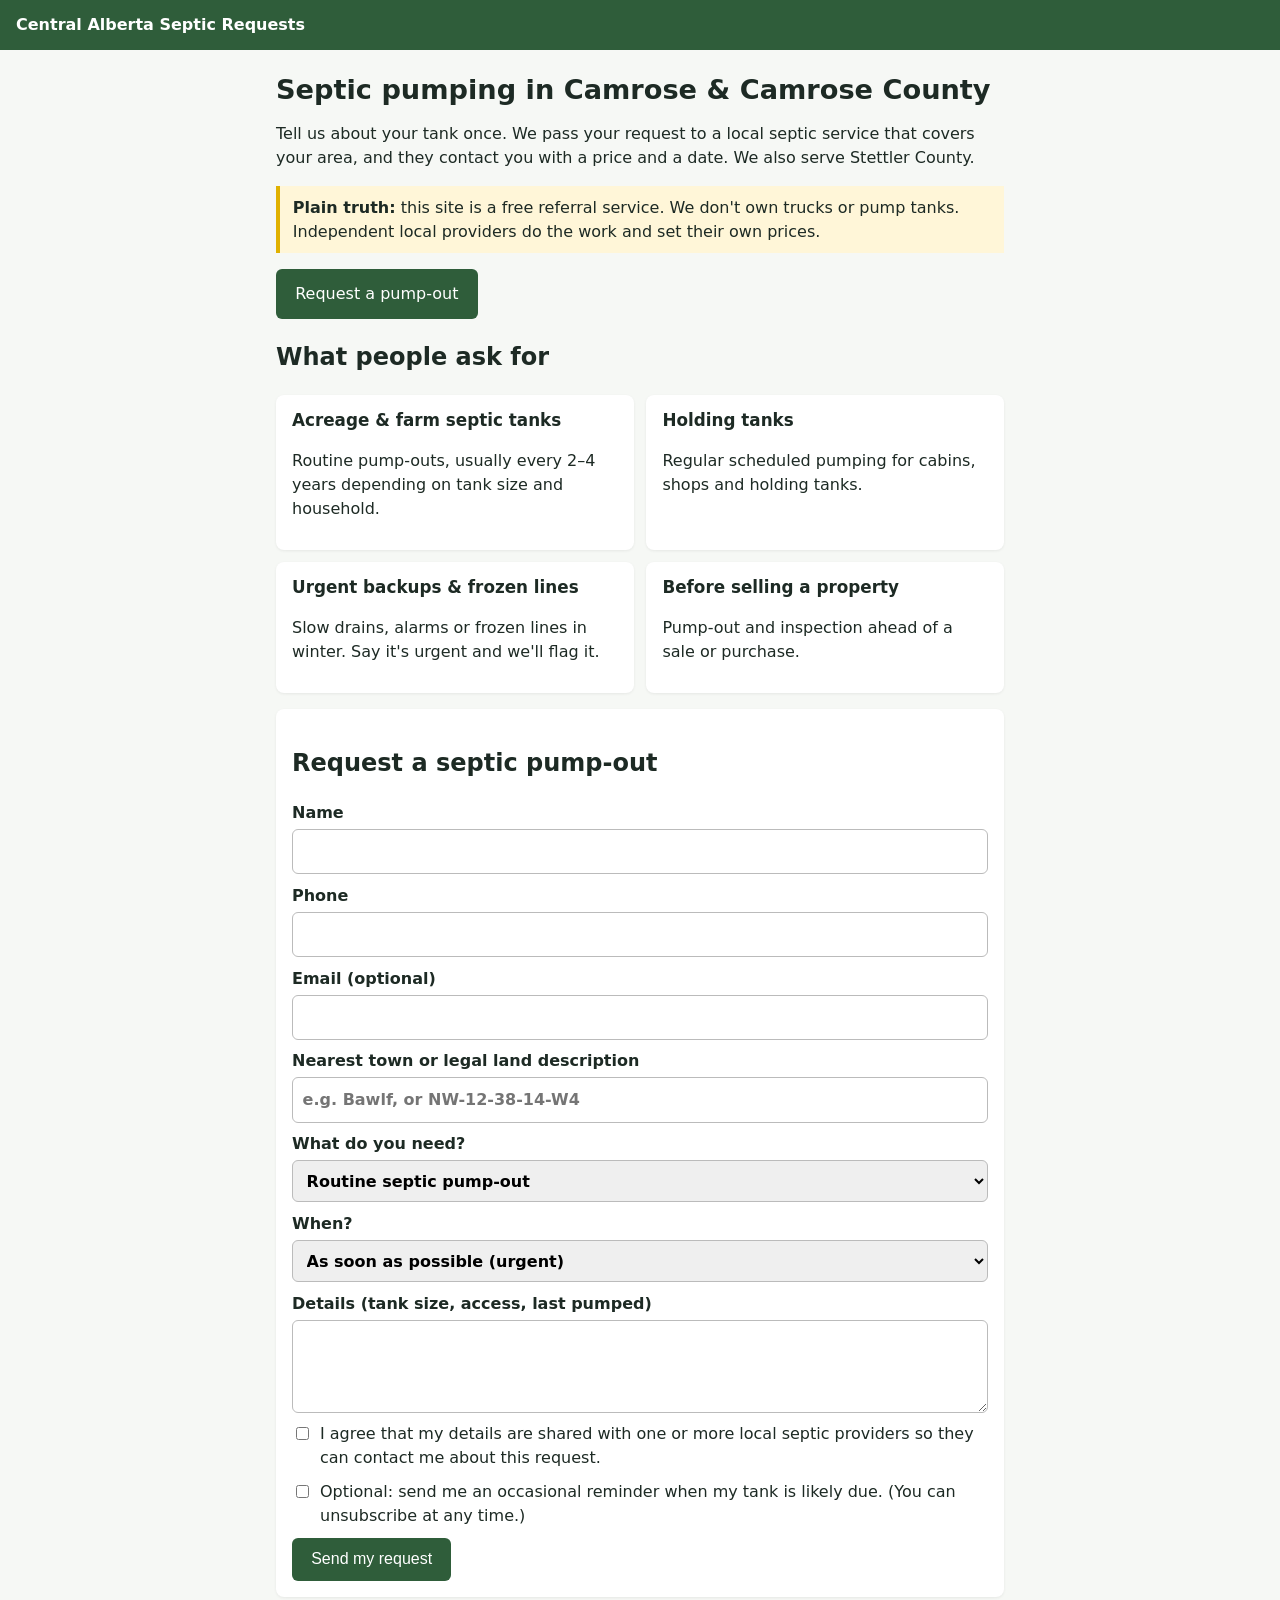
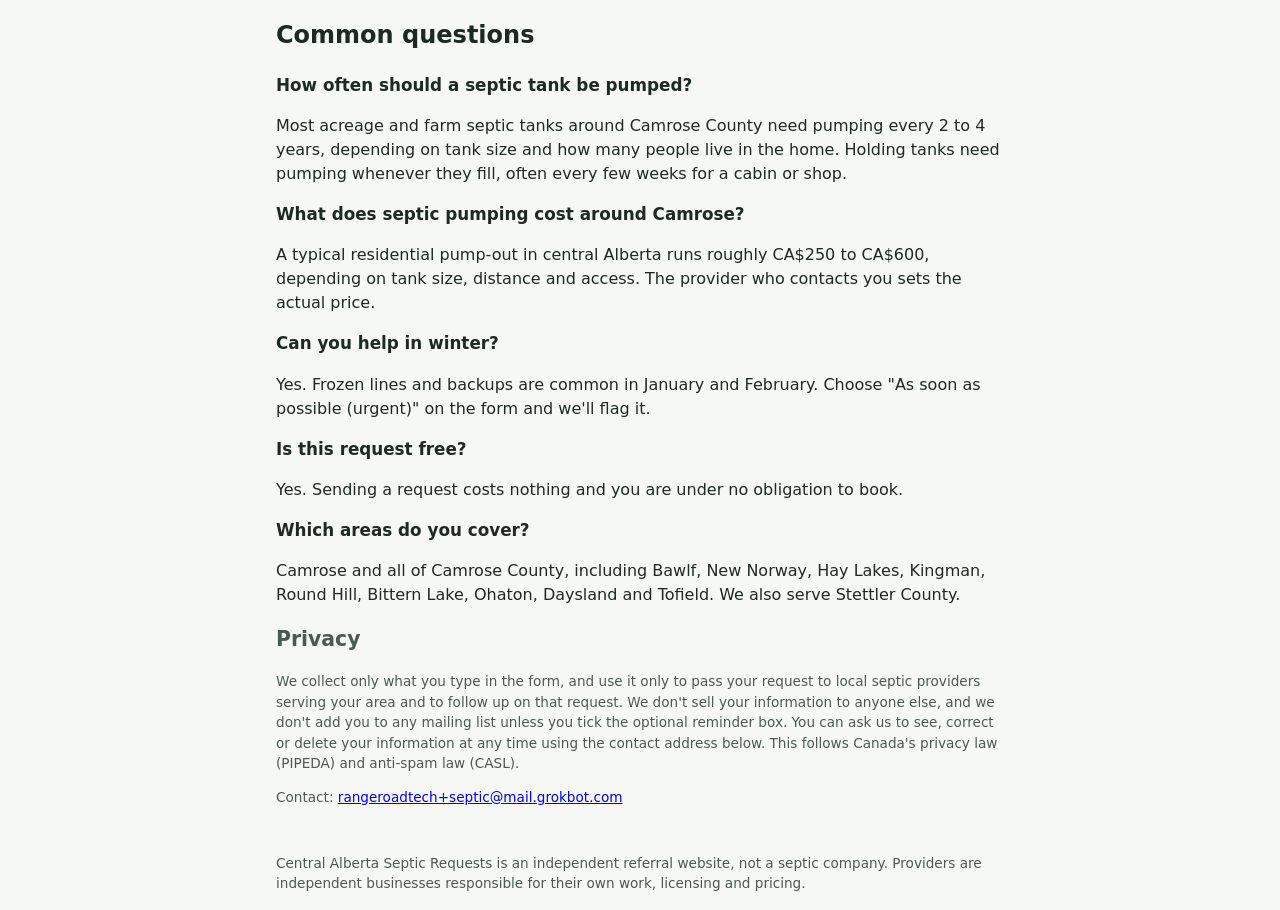
==== index.html @ 69283b8e "Launch: form, SEO, thanks page" ====
<!doctype html>
<html lang="en-CA">
<head>
<meta charset="utf-8">
<meta name="viewport" content="width=device-width,initial-scale=1">
<title>Septic Pumping Camrose &amp; Camrose County, AB | Free Pump-Out Requests</title>
<meta name="description" content="Septic tank and holding tank pumping in Camrose and Camrose County: Bawlf, New Norway, Hay Lakes, Kingman, Round Hill, Daysland, Tofield and area, plus Stettler County. One free request, passed to a local septic service.">
<meta name="robots" content="index,follow">
<link rel="canonical" href="https://camroseseptic.ca/">
<meta property="og:type" content="website">
<meta property="og:title" content="Septic Pumping Camrose &amp; Camrose County">
<meta property="og:description" content="Send one free pump-out request and a local septic service contacts you with a price and a date.">
<meta property="og:url" content="https://camroseseptic.ca/">
<meta property="og:locale" content="en_CA">
<link rel="stylesheet" href="style.css">
<script type="application/ld+json">
{"@context":"https://schema.org","@graph":[
{"@type":"Organization","@id":"https://camroseseptic.ca/#org","name":"Central Alberta Septic Requests","url":"https://camroseseptic.ca/","description":"An independent referral website that passes septic pumping requests to local septic providers. We do not pump tanks ourselves."},
{"@type":"WebSite","@id":"https://camroseseptic.ca/#site","url":"https://camroseseptic.ca/","name":"Camrose Septic","inLanguage":"en-CA","publisher":{"@id":"https://camroseseptic.ca/#org"}},
{"@type":"Service","@id":"https://camroseseptic.ca/#service","serviceType":"Septic tank pumping referral","name":"Septic pumping requests for Camrose & Camrose County","provider":{"@id":"https://camroseseptic.ca/#org"},"url":"https://camroseseptic.ca/","description":"A free request service that connects property owners with independent local septic pumping providers. Covers septic tanks, holding tanks, urgent backups and pre-sale pump-outs.",
"areaServed":[{"@type":"City","name":"Camrose, AB"},{"@type":"AdministrativeArea","name":"Camrose County, AB"},{"@type":"Place","name":"Bawlf, AB"},{"@type":"Place","name":"New Norway, AB"},{"@type":"Place","name":"Hay Lakes, AB"},{"@type":"Place","name":"Kingman, AB"},{"@type":"Place","name":"Round Hill, AB"},{"@type":"Place","name":"Bittern Lake, AB"},{"@type":"Place","name":"Ohaton, AB"},{"@type":"Place","name":"Daysland, AB"},{"@type":"Place","name":"Tofield, AB"},{"@type":"AdministrativeArea","name":"Stettler County, AB"}]},
{"@type":"FAQPage","mainEntity":[
{"@type":"Question","name":"How often should a septic tank be pumped?","acceptedAnswer":{"@type":"Answer","text":"Most acreage and farm septic tanks need pumping every 2 to 4 years, depending on tank size and how many people live in the home. Holding tanks need pumping whenever they fill, often every few weeks."}},
{"@type":"Question","name":"What does septic pumping cost around Camrose?","acceptedAnswer":{"@type":"Answer","text":"A typical residential pump-out in central Alberta runs roughly CA$250 to CA$600, depending on tank size, distance and access. The provider who contacts you sets the actual price."}},
{"@type":"Question","name":"Is this request free?","acceptedAnswer":{"@type":"Answer","text":"Yes. Sending a request costs nothing and you are under no obligation to book."}}]}
]}
</script>
</head>
<body>
<header class="top"><strong>Central Alberta Septic Requests</strong></header>
<main>
<section class="hero">
<h1>Septic pumping in Camrose &amp; Camrose County</h1>
<p>Tell us about your tank once. We pass your request to a local septic service that covers your area, and they contact you with a price and a date. We also serve Stettler County.</p>
<p class="note"><strong>Plain truth:</strong> this site is a free referral service. We don't own trucks or pump tanks. Independent local providers do the work and set their own prices.</p>
<a class="btn" href="#quote">Request a pump-out</a>
</section>

<section>
<h2>What people ask for</h2>
<ul class="cards">
<li><h3>Acreage &amp; farm septic tanks</h3><p>Routine pump-outs, usually every 2–4 years depending on tank size and household.</p></li>
<li><h3>Holding tanks</h3><p>Regular scheduled pumping for cabins, shops and holding tanks.</p></li>
<li><h3>Urgent backups &amp; frozen lines</h3><p>Slow drains, alarms or frozen lines in winter. Say it's urgent and we'll flag it.</p></li>
<li><h3>Before selling a property</h3><p>Pump-out and inspection ahead of a sale or purchase.</p></li>
</ul>
</section>

<section id="quote" class="formbox">
<h2>Request a septic pump-out</h2>
<!-- FORM BACKEND: FormSubmit.co (free, no account). Leads go to Matthew's email, with a copy to the bot inbox for logging. After activation, FormSubmit gives a random alias; swap it in for the email in the action URL so the address isn't visible in the page source. -->
<form action="https://formsubmit.co/msumegi@gmail.com" method="POST" name="septic-request">
<input type="hidden" name="_subject" value="New septic pumping request - camroseseptic.ca">
<input type="hidden" name="_next" value="https://camroseseptic.ca/thanks.html">
<input type="hidden" name="_cc" value="rangeroadtech+septic@mail.grokbot.com">
<input type="hidden" name="_template" value="table">
<input type="hidden" name="_blacklist" value="casino, crypto, viagra, seo services, backlinks, loan offer">
<div class="hp" aria-hidden="true"><label>Leave this field empty<input type="text" name="_honey" tabindex="-1" autocomplete="off"></label></div>
<label>Name<input name="name" required autocomplete="name"></label>
<label>Phone<input name="phone" type="tel" required autocomplete="tel"></label>
<label>Email (optional)<input name="email" type="email" autocomplete="email"></label>
<label>Nearest town or legal land description<input name="location" required placeholder="e.g. Bawlf, or NW-12-38-14-W4"></label>
<label>What do you need?
<select name="service"><option>Routine septic pump-out</option><option>Holding tank pump-out</option><option>Urgent backup / alarm</option><option>Frozen line</option><option>Pump-out before sale</option><option>Other</option></select></label>
<label>When?<select name="timing"><option>As soon as possible (urgent)</option><option>Within 2 weeks</option><option>Within a month</option><option>Just pricing for now</option></select></label>
<label>Details (tank size, access, last pumped)<textarea name="details" rows="3"></textarea></label>
<label class="check"><input type="checkbox" name="consent_share" value="yes" required> I agree that my details are shared with one or more local septic providers so they can contact me about this request.</label>
<label class="check"><input type="checkbox" name="consent_marketing" value="yes"> Optional: send me an occasional reminder when my tank is likely due. (You can unsubscribe at any time.)</label>
<button class="btn" type="submit">Send my request</button>
</form>
</section>


<section id="faq">
<h2>Common questions</h2>
<h3>How often should a septic tank be pumped?</h3>
<p>Most acreage and farm septic tanks around Camrose County need pumping every 2 to 4 years, depending on tank size and how many people live in the home. Holding tanks need pumping whenever they fill, often every few weeks for a cabin or shop.</p>
<h3>What does septic pumping cost around Camrose?</h3>
<p>A typical residential pump-out in central Alberta runs roughly CA$250 to CA$600, depending on tank size, distance and access. The provider who contacts you sets the actual price.</p>
<h3>Can you help in winter?</h3>
<p>Yes. Frozen lines and backups are common in January and February. Choose "As soon as possible (urgent)" on the form and we'll flag it.</p>
<h3>Is this request free?</h3>
<p>Yes. Sending a request costs nothing and you are under no obligation to book.</p>
<h3>Which areas do you cover?</h3>
<p>Camrose and all of Camrose County, including Bawlf, New Norway, Hay Lakes, Kingman, Round Hill, Bittern Lake, Ohaton, Daysland and Tofield. We also serve Stettler County.</p>
</section>

<section id="privacy" class="small">
<h2>Privacy</h2>
<p>We collect only what you type in the form, and use it only to pass your request to local septic providers serving your area and to follow up on that request. We don't sell your information to anyone else, and we don't add you to any mailing list unless you tick the optional reminder box. You can ask us to see, correct or delete your information at any time using the contact address below. This follows Canada's privacy law (PIPEDA) and anti-spam law (CASL).</p>
<p>Contact: <a href="mailto:rangeroadtech+septic@mail.grokbot.com">rangeroadtech+septic@mail.grokbot.com</a></p>
</section>
</main>
<footer class="small">Central Alberta Septic Requests is an independent referral website, not a septic company. Providers are independent businesses responsible for their own work, licensing and pricing.</footer>
</body>
</html>
---- style.css ----
*{box-sizing:border-box}body{margin:0;font:16px/1.5 system-ui,sans-serif;color:#1d2a24;background:#f6f8f5}
.top{background:#2f5d3a;color:#fff;padding:.8rem 1rem}main{max-width:760px;margin:auto;padding:1rem}
.hero h1{font-size:1.7rem;line-height:1.2;margin:.5rem 0}.note{background:#fff6d8;border-left:4px solid #e0b100;padding:.6rem .8rem}
.btn{display:inline-block;background:#2f5d3a;color:#fff;border:0;border-radius:6px;padding:.8rem 1.2rem;font-size:1rem;text-decoration:none;cursor:pointer}
.cards{list-style:none;padding:0;display:grid;gap:.8rem}.cards li{background:#fff;border-radius:8px;padding:.8rem 1rem;box-shadow:0 1px 3px #0001}.cards h3{margin:0 0 .3rem;font-size:1.05rem}
@media(min-width:640px){.cards{grid-template-columns:1fr 1fr}}
.formbox{background:#fff;border-radius:8px;padding:1rem;box-shadow:0 1px 3px #0001}label{display:block;margin:.6rem 0;font-weight:600}
input,select,textarea{display:block;width:100%;margin-top:.25rem;padding:.6rem;font:inherit;border:1px solid #bbb;border-radius:6px}
.check{font-weight:400;display:flex;gap:.5rem;align-items:flex-start}.check input{width:auto;margin-top:.3rem}
.small{font-size:.85rem;color:#4a5a52}footer{max-width:760px;margin:auto;padding:1rem}
.hp{position:absolute;left:-9999px;width:1px;height:1px;overflow:hidden}
#faq h3{font-size:1.05rem;margin:1rem 0 .2rem}
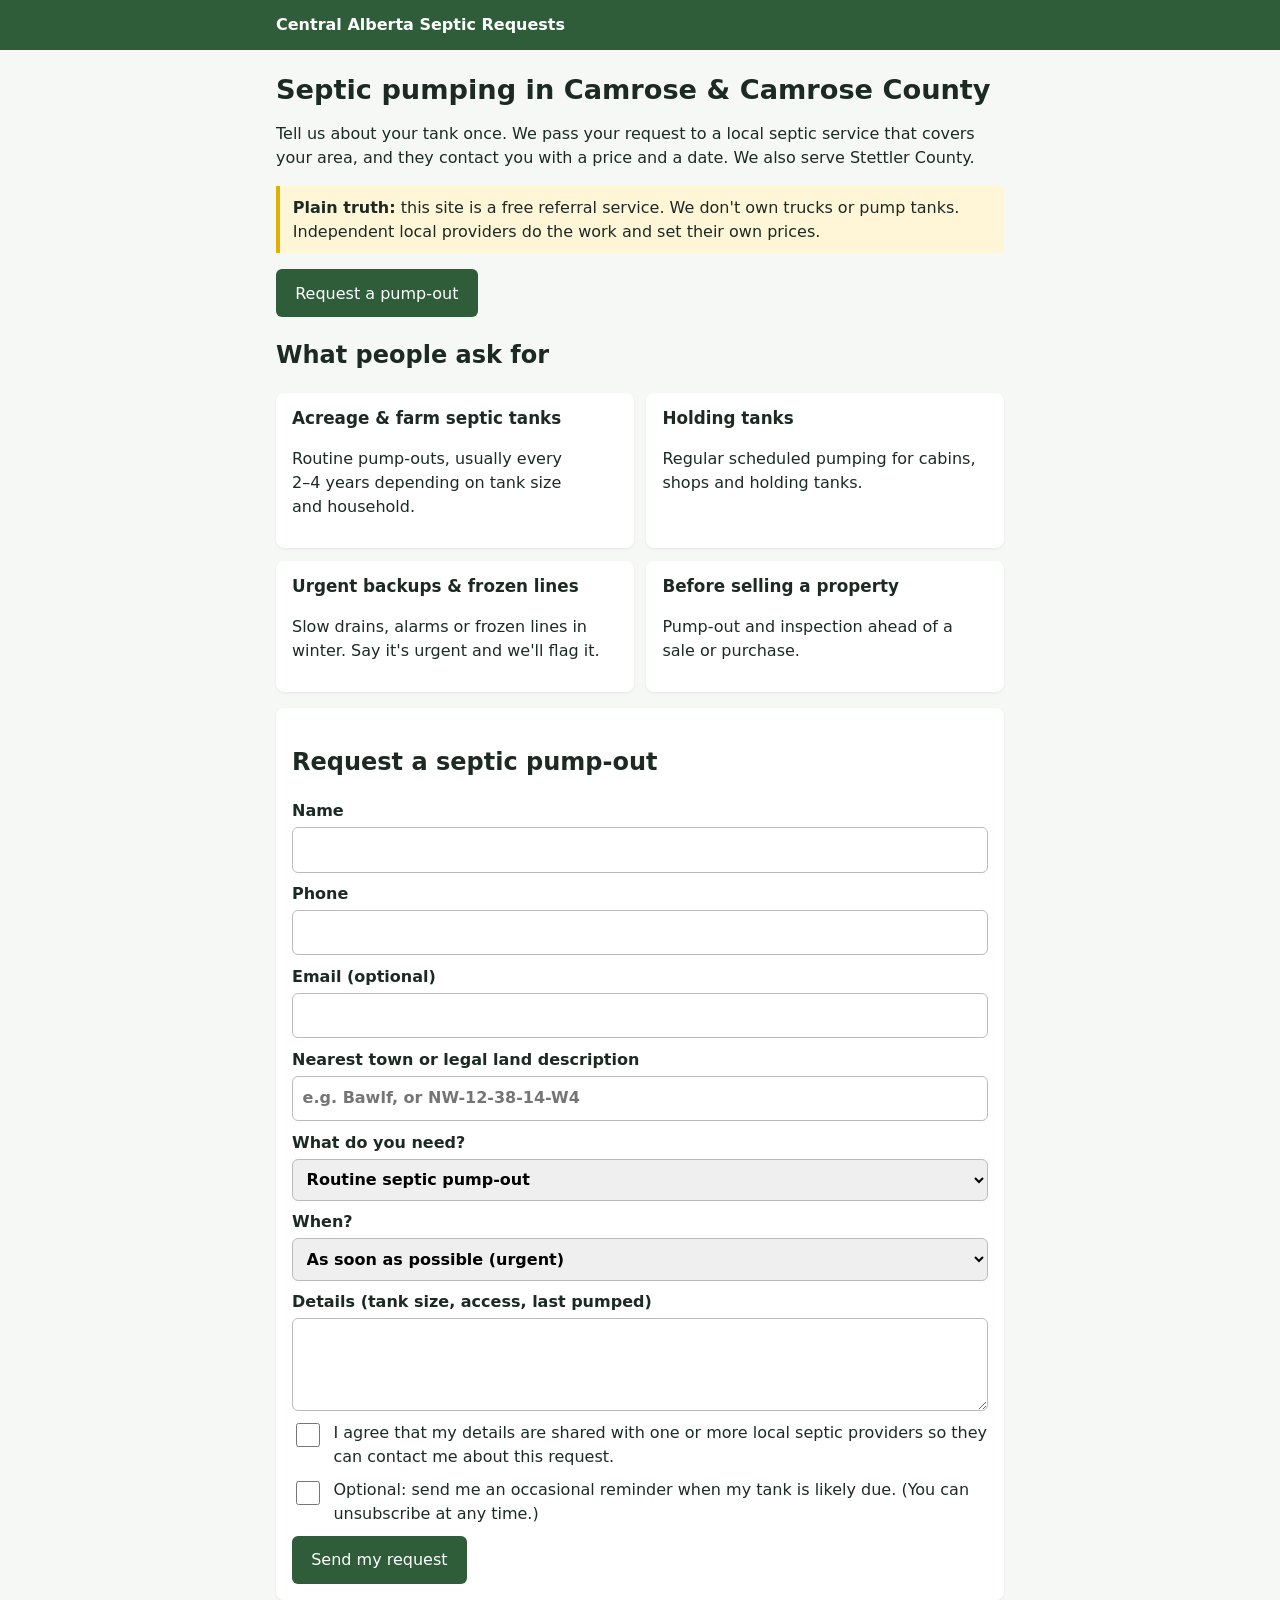
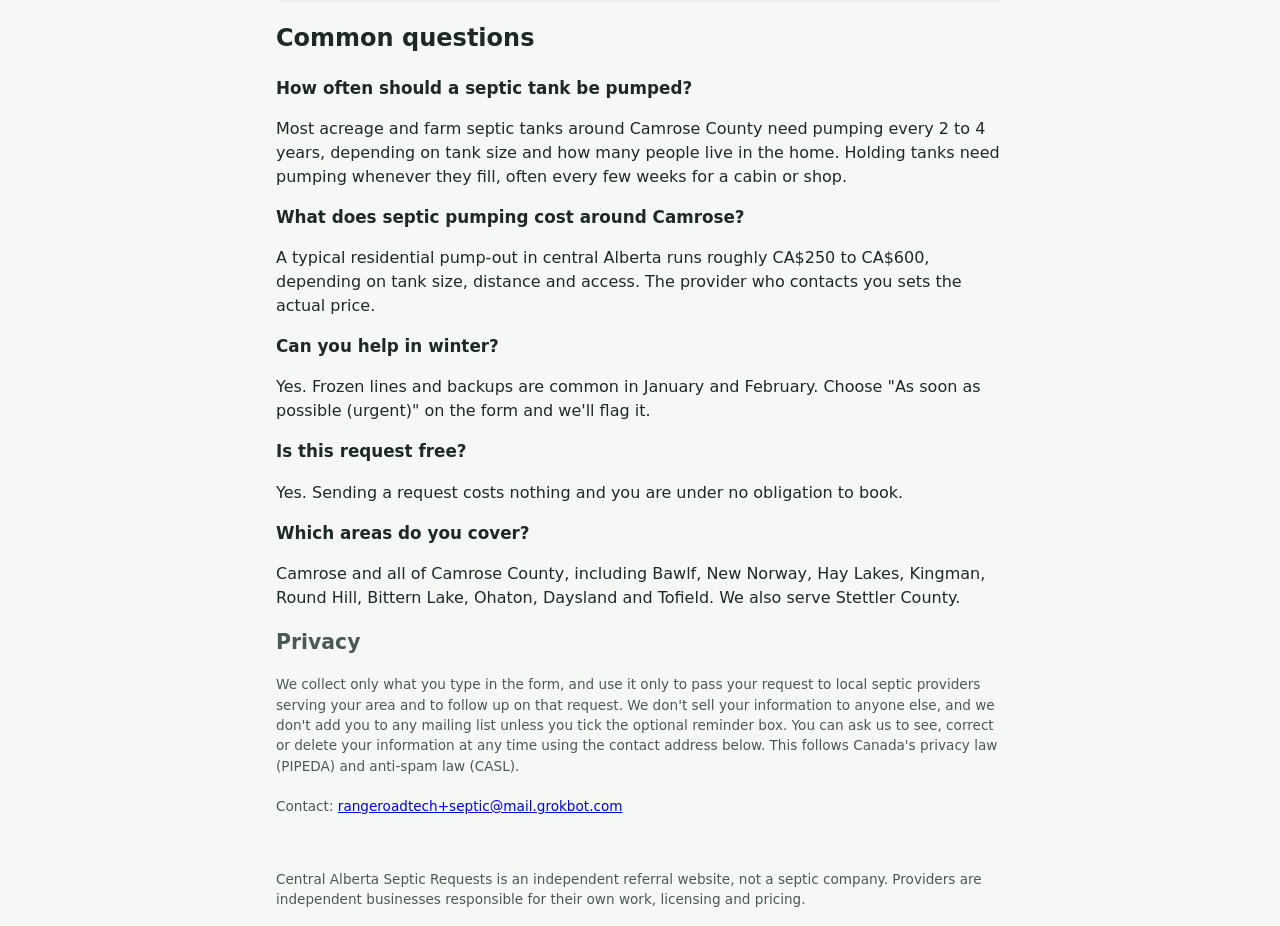
==== commit 1aba72ba: "Keep lines and tap targets solid on phones and the Fold Stop the form title from splitting "pump-out" ====
--- a/index.html
+++ b/index.html
@@ -39,7 +39,7 @@
 <section>
 <h2>What people ask for</h2>
 <ul class="cards">
-<li><h3>Acreage &amp; farm septic tanks</h3><p>Routine pump-outs, usually every 2–4 years depending on tank size and household.</p></li>
+<li><h3>Acreage &amp; farm septic tanks</h3><p>Routine pump-outs, usually every <span class="nowrap">2–4</span> years depending on tank size and household.</p></li>
 <li><h3>Holding tanks</h3><p>Regular scheduled pumping for cabins, shops and holding tanks.</p></li>
 <li><h3>Urgent backups &amp; frozen lines</h3><p>Slow drains, alarms or frozen lines in winter. Say it's urgent and we'll flag it.</p></li>
 <li><h3>Before selling a property</h3><p>Pump-out and inspection ahead of a sale or purchase.</p></li>
@@ -47,9 +47,9 @@
 </section>
 
 <section id="quote" class="formbox">
-<h2>Request a septic pump-out</h2>
+<h2>Request a septic pump&#8209;out</h2>
 <!-- FORM BACKEND: FormSubmit.co (free, no account). Leads go to Matthew's email, with a copy to the bot inbox for logging. After activation, FormSubmit gives a random alias; swap it in for the email in the action URL so the address isn't visible in the page source. -->
-<form action="https://formsubmit.co/msumegi@gmail.com" method="POST" name="septic-request">
+<form action="https://formsubmit.co/00a5cc2108b1ede48153a5cf5424223d" method="POST" name="septic-request">
 <input type="hidden" name="_subject" value="New septic pumping request - camroseseptic.ca">
 <input type="hidden" name="_next" value="https://camroseseptic.ca/thanks.html">
 <input type="hidden" name="_cc" value="rangeroadtech+septic@mail.grokbot.com">
@@ -87,7 +87,7 @@
 
 <section id="privacy" class="small">
 <h2>Privacy</h2>
-<p>We collect only what you type in the form, and use it only to pass your request to local septic providers serving your area and to follow up on that request. We don't sell your information to anyone else, and we don't add you to any mailing list unless you tick the optional reminder box. You can ask us to see, correct or delete your information at any time using the contact address below. This follows Canada's privacy law (PIPEDA) and anti-spam law (CASL).</p>
+<p>We collect only what you type in the form, and use it only to pass your request to local septic providers serving your area and to follow up on that request. We don't sell your information to anyone else, and we don't add you to any mailing list unless you tick the optional reminder box. You can ask us to see, correct or delete your information at any time using the contact address below. This follows Canada's privacy law (PIPEDA) and anti&#8209;spam law (CASL).</p>
 <p>Contact: <a href="mailto:rangeroadtech+septic@mail.grokbot.com">rangeroadtech+septic@mail.grokbot.com</a></p>
 </section>
 </main>
--- a/style.css
+++ b/style.css
@@ -1,12 +1,27 @@
-*{box-sizing:border-box}body{margin:0;font:16px/1.5 system-ui,sans-serif;color:#1d2a24;background:#f6f8f5}
-.top{background:#2f5d3a;color:#fff;padding:.8rem 1rem}main{max-width:760px;margin:auto;padding:1rem}
-.hero h1{font-size:1.7rem;line-height:1.2;margin:.5rem 0}.note{background:#fff6d8;border-left:4px solid #e0b100;padding:.6rem .8rem}
-.btn{display:inline-block;background:#2f5d3a;color:#fff;border:0;border-radius:6px;padding:.8rem 1.2rem;font-size:1rem;text-decoration:none;cursor:pointer}
-.cards{list-style:none;padding:0;display:grid;gap:.8rem}.cards li{background:#fff;border-radius:8px;padding:.8rem 1rem;box-shadow:0 1px 3px #0001}.cards h3{margin:0 0 .3rem;font-size:1.05rem}
+*{box-sizing:border-box}
+html{-webkit-text-size-adjust:100%;text-size-adjust:100%}
+body{margin:0;font:16px/1.5 system-ui,sans-serif;color:#1d2a24;background:#f6f8f5;overflow-wrap:break-word}
+img,svg,video{max-width:100%;height:auto}
+.top{background:#2f5d3a;color:#fff}
+.top strong{display:block;max-width:760px;margin:0 auto;padding:.8rem 1rem}
+main,footer{max-width:760px;margin:auto;padding:1rem}
+h1,h2,h3{text-wrap:balance}
+p,li,label{text-wrap:pretty}
+.hero h1{font-size:1.7rem;line-height:1.2;margin:.5rem 0}
+.note{background:#fff6d8;border-left:4px solid #e0b100;padding:.6rem .8rem}
+.btn{display:inline-flex;align-items:center;justify-content:center;min-height:48px;background:#2f5d3a;color:#fff;border:0;border-radius:6px;padding:.8rem 1.2rem;font-family:inherit;font-size:1rem;line-height:1.2;text-decoration:none;cursor:pointer;white-space:nowrap}
+.cards{list-style:none;padding:0;display:grid;gap:.8rem}
+.cards li{background:#fff;border-radius:8px;padding:.8rem 1rem;box-shadow:0 1px 3px #0001;min-width:0}
+.cards h3{margin:0 0 .3rem;font-size:1.05rem}
 @media(min-width:640px){.cards{grid-template-columns:1fr 1fr}}
-.formbox{background:#fff;border-radius:8px;padding:1rem;box-shadow:0 1px 3px #0001}label{display:block;margin:.6rem 0;font-weight:600}
-input,select,textarea{display:block;width:100%;margin-top:.25rem;padding:.6rem;font:inherit;border:1px solid #bbb;border-radius:6px}
-.check{font-weight:400;display:flex;gap:.5rem;align-items:flex-start}.check input{width:auto;margin-top:.3rem}
-.small{font-size:.85rem;color:#4a5a52}footer{max-width:760px;margin:auto;padding:1rem}
-.hp{position:absolute;left:-9999px;width:1px;height:1px;overflow:hidden}
+.formbox{background:#fff;border-radius:8px;padding:1rem;box-shadow:0 1px 3px #0001}
+label{display:block;margin:.6rem 0;font-weight:600}
+input,select,textarea{display:block;width:100%;max-width:100%;margin-top:.25rem;padding:.6rem;font:inherit;border:1px solid #bbb;border-radius:6px}
+.check{font-weight:400;display:flex;gap:.65rem;align-items:flex-start}
+.check input{width:1.5rem;height:1.5rem;margin-top:.15rem;flex:none;accent-color:#2f5d3a}
+.small{font-size:.85rem;color:#4a5a52}
+.small a{display:inline-block;padding:.5rem 0;line-height:1.3}
+a{overflow-wrap:anywhere}
+.nowrap{white-space:nowrap}
+.hp{position:absolute;width:1px;height:1px;padding:0;margin:-1px;overflow:hidden;clip:rect(0,0,0,0);clip-path:inset(50%);white-space:nowrap;border:0}
 #faq h3{font-size:1.05rem;margin:1rem 0 .2rem}
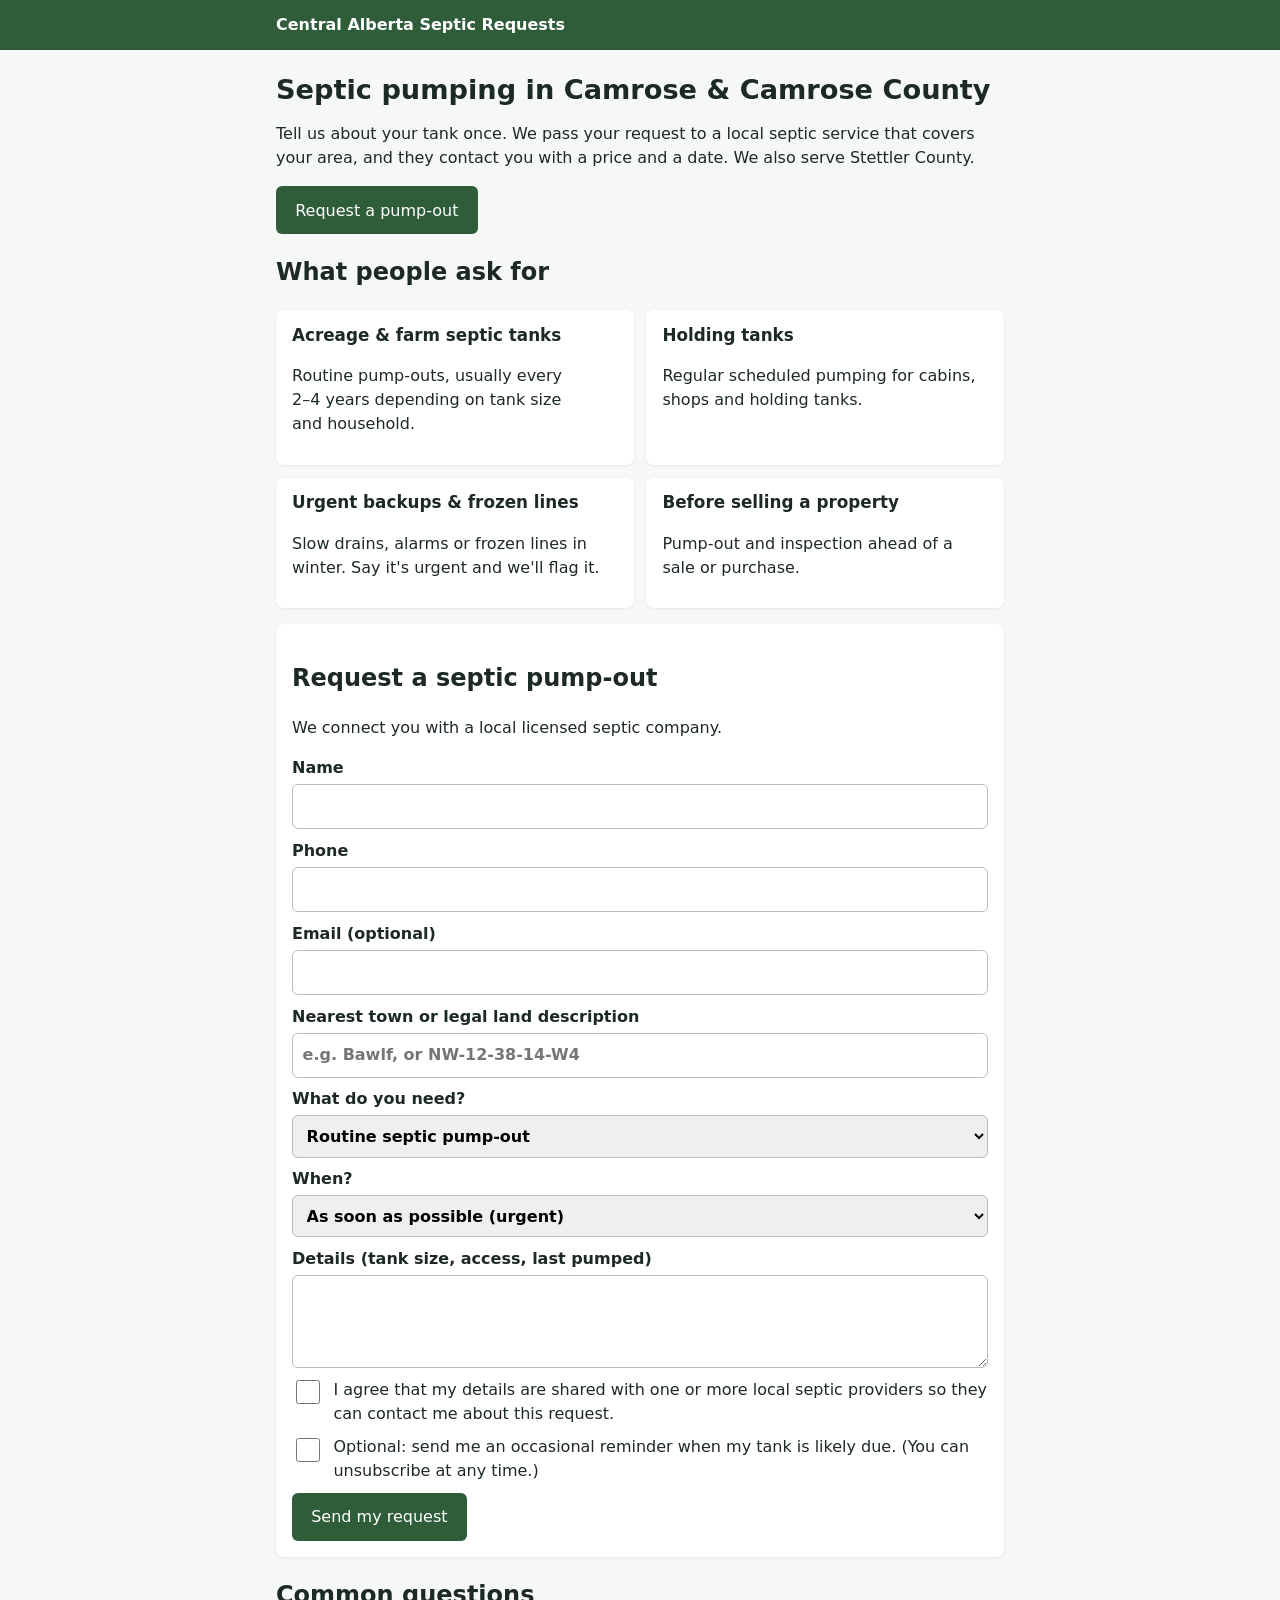
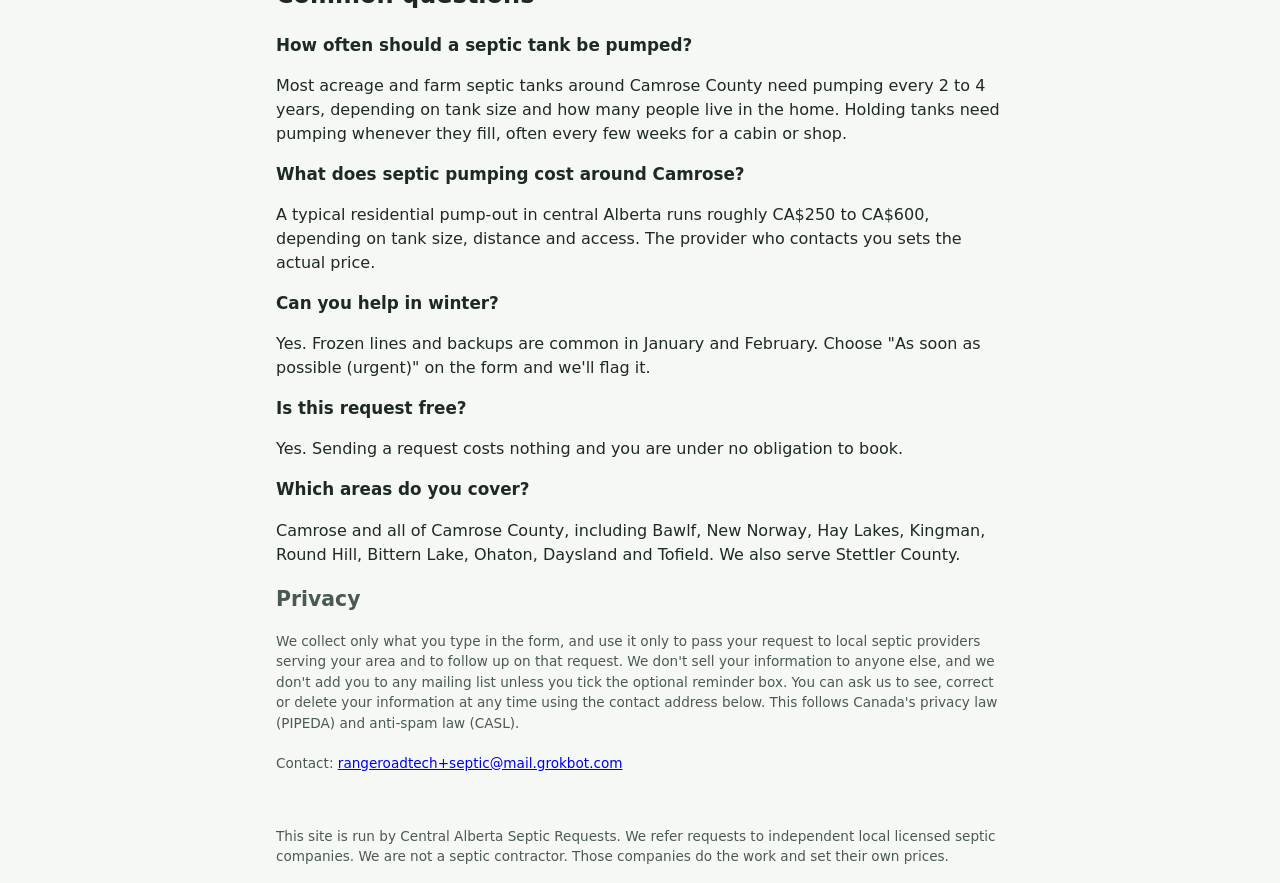
==== commit 501a63c1: "Replace the referral warning with a plain line and a footer note. The yellow "Plain truth" panel is " ====
--- a/index.html
+++ b/index.html
@@ -32,7 +32,6 @@
 <section class="hero">
 <h1>Septic pumping in Camrose &amp; Camrose County</h1>
 <p>Tell us about your tank once. We pass your request to a local septic service that covers your area, and they contact you with a price and a date. We also serve Stettler County.</p>
-<p class="note"><strong>Plain truth:</strong> this site is a free referral service. We don't own trucks or pump tanks. Independent local providers do the work and set their own prices.</p>
 <a class="btn" href="#quote">Request a pump-out</a>
 </section>
 
@@ -48,6 +47,7 @@
 
 <section id="quote" class="formbox">
 <h2>Request a septic pump&#8209;out</h2>
+<p>We connect you with a local licensed septic company.</p>
 <!-- FORM BACKEND: FormSubmit.co (free, no account). Leads go to Matthew's email, with a copy to the bot inbox for logging. After activation, FormSubmit gives a random alias; swap it in for the email in the action URL so the address isn't visible in the page source. -->
 <form action="https://formsubmit.co/00a5cc2108b1ede48153a5cf5424223d" method="POST" name="septic-request">
 <input type="hidden" name="_subject" value="New septic pumping request - camroseseptic.ca">
@@ -91,6 +91,6 @@
 <p>Contact: <a href="mailto:rangeroadtech+septic@mail.grokbot.com">rangeroadtech+septic@mail.grokbot.com</a></p>
 </section>
 </main>
-<footer class="small">Central Alberta Septic Requests is an independent referral website, not a septic company. Providers are independent businesses responsible for their own work, licensing and pricing.</footer>
+<footer class="small">This site is run by Central Alberta Septic Requests. We refer requests to independent local licensed septic companies. We are not a septic contractor. Those companies do the work and set their own prices.</footer>
 </body>
 </html>
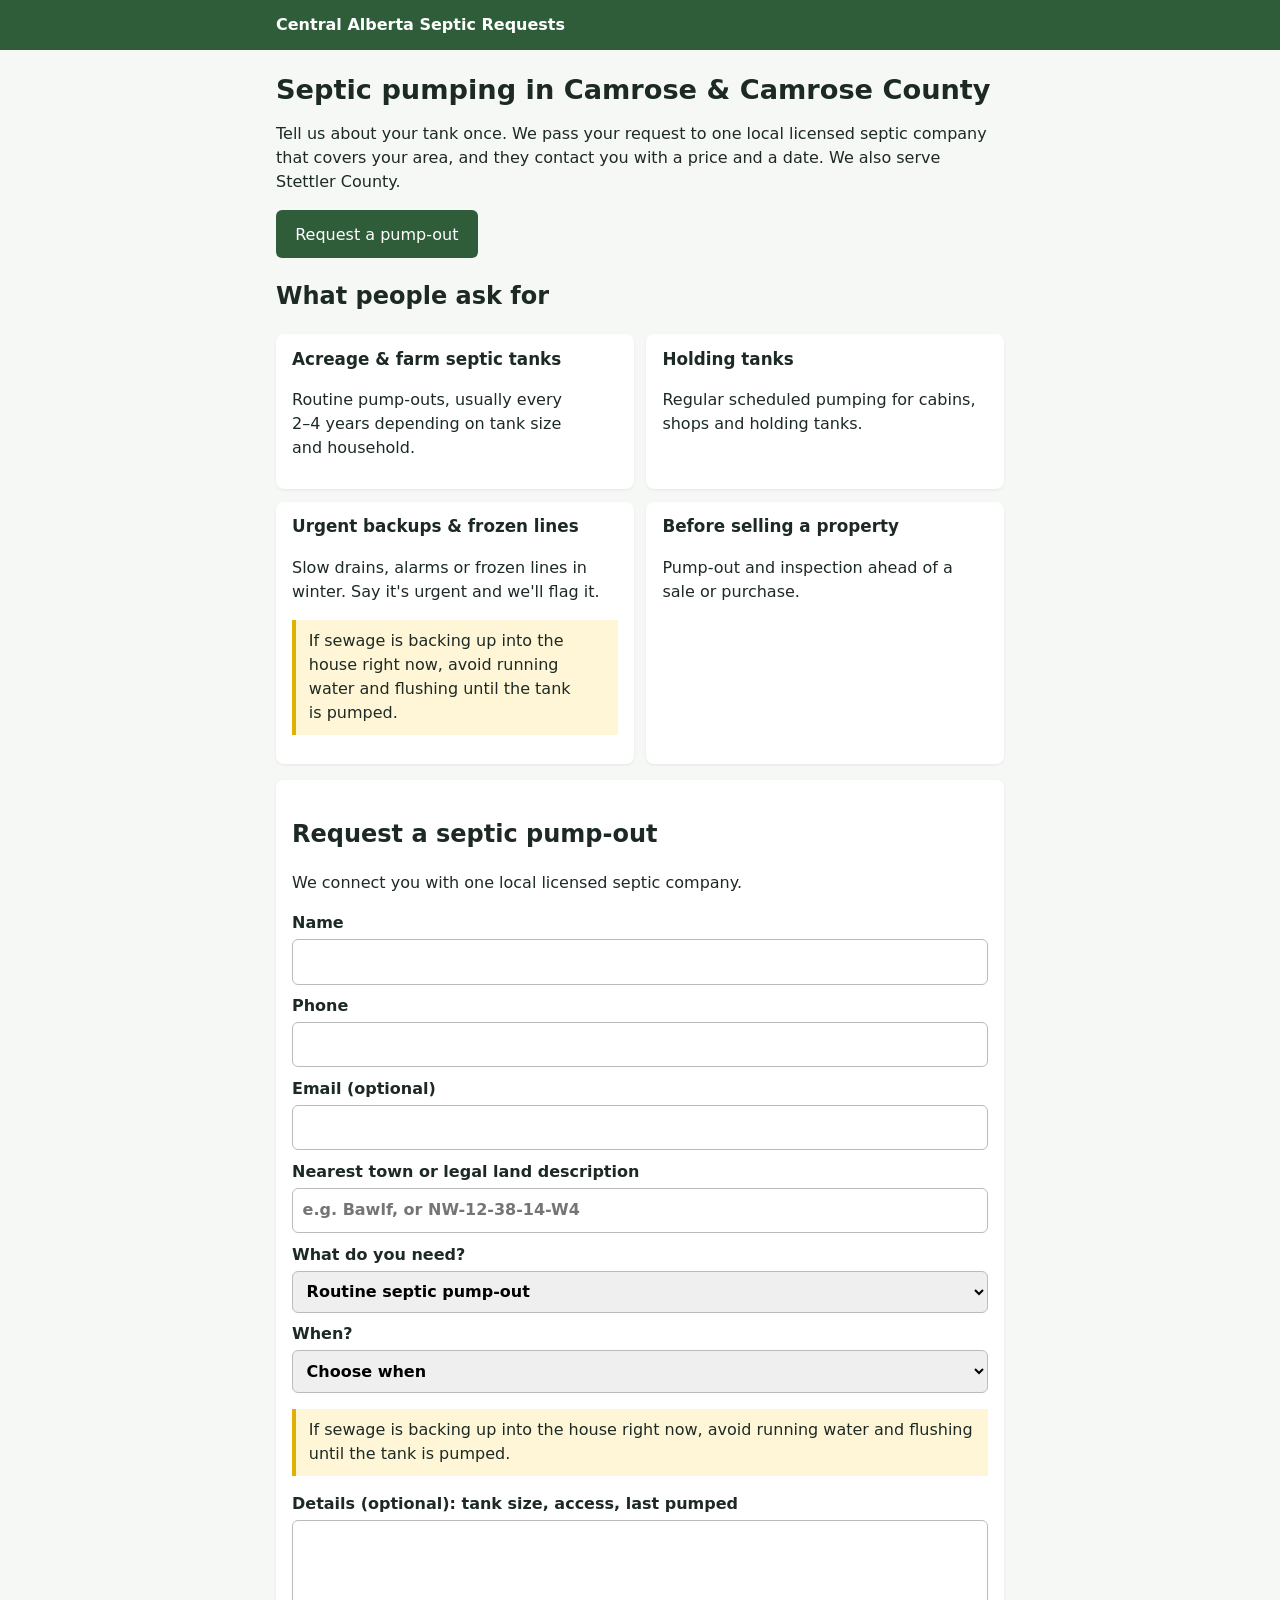
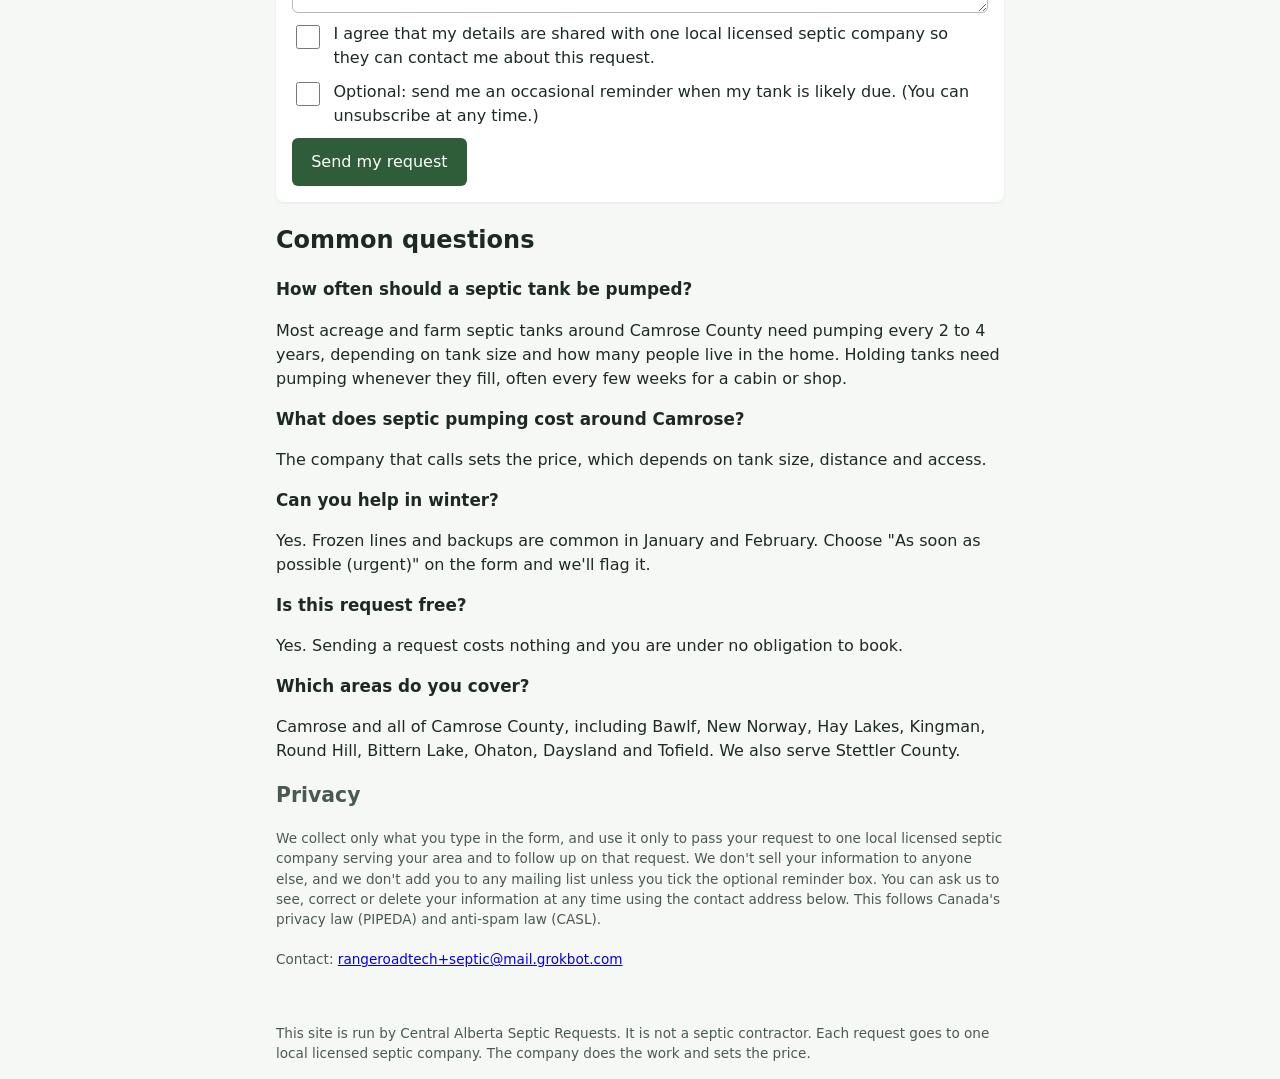
==== commit 70e649b8: "Pass each request to one company and shorten urgent requests. The timing menu starts on a blank requ" ====
--- a/index.html
+++ b/index.html
@@ -3,25 +3,27 @@
 <head>
 <meta charset="utf-8">
 <meta name="viewport" content="width=device-width,initial-scale=1">
-<title>Septic Pumping Camrose &amp; Camrose County, AB | Free Pump-Out Requests</title>
-<meta name="description" content="Septic tank and holding tank pumping in Camrose and Camrose County: Bawlf, New Norway, Hay Lakes, Kingman, Round Hill, Daysland, Tofield and area, plus Stettler County. One free request, passed to a local septic service.">
+<title>Septic Pumping Camrose &amp; Camrose County, AB | Free to Request</title>
+<meta name="description" content="Septic tank and holding tank pumping in Camrose and Camrose County: Bawlf, New Norway, Hay Lakes, Kingman, Round Hill, Daysland, Tofield and area, plus Stettler County. One free request, passed to one local licensed septic company.">
 <meta name="robots" content="index,follow">
 <link rel="canonical" href="https://camroseseptic.ca/">
 <meta property="og:type" content="website">
-<meta property="og:title" content="Septic Pumping Camrose &amp; Camrose County">
-<meta property="og:description" content="Send one free pump-out request and a local septic service contacts you with a price and a date.">
+<meta property="og:title" content="Septic Pumping Camrose &amp; Camrose County, AB | Free to Request">
+<meta property="og:description" content="Send one free pump-out request and one local licensed septic company contacts you with a price and a date.">
 <meta property="og:url" content="https://camroseseptic.ca/">
 <meta property="og:locale" content="en_CA">
+<link rel="icon" href="/favicon.ico" sizes="16x16">
+<link rel="icon" href="/favicon.svg" type="image/svg+xml">
 <link rel="stylesheet" href="style.css">
 <script type="application/ld+json">
 {"@context":"https://schema.org","@graph":[
-{"@type":"Organization","@id":"https://camroseseptic.ca/#org","name":"Central Alberta Septic Requests","url":"https://camroseseptic.ca/","description":"An independent referral website that passes septic pumping requests to local septic providers. We do not pump tanks ourselves."},
+{"@type":"Organization","@id":"https://camroseseptic.ca/#org","name":"Central Alberta Septic Requests","url":"https://camroseseptic.ca/","description":"An independent referral website. Each request goes to one local licensed septic company. We do not pump tanks ourselves."},
 {"@type":"WebSite","@id":"https://camroseseptic.ca/#site","url":"https://camroseseptic.ca/","name":"Camrose Septic","inLanguage":"en-CA","publisher":{"@id":"https://camroseseptic.ca/#org"}},
-{"@type":"Service","@id":"https://camroseseptic.ca/#service","serviceType":"Septic tank pumping referral","name":"Septic pumping requests for Camrose & Camrose County","provider":{"@id":"https://camroseseptic.ca/#org"},"url":"https://camroseseptic.ca/","description":"A free request service that connects property owners with independent local septic pumping providers. Covers septic tanks, holding tanks, urgent backups and pre-sale pump-outs.",
+{"@type":"Service","@id":"https://camroseseptic.ca/#service","serviceType":"Septic tank pumping referral","name":"Septic Pumping Camrose & Camrose County, AB | Free to Request","provider":{"@id":"https://camroseseptic.ca/#org"},"url":"https://camroseseptic.ca/","description":"A free request. Each request goes to one local licensed septic company. Covers septic tanks, holding tanks, urgent backups and pre-sale pump-outs.",
 "areaServed":[{"@type":"City","name":"Camrose, AB"},{"@type":"AdministrativeArea","name":"Camrose County, AB"},{"@type":"Place","name":"Bawlf, AB"},{"@type":"Place","name":"New Norway, AB"},{"@type":"Place","name":"Hay Lakes, AB"},{"@type":"Place","name":"Kingman, AB"},{"@type":"Place","name":"Round Hill, AB"},{"@type":"Place","name":"Bittern Lake, AB"},{"@type":"Place","name":"Ohaton, AB"},{"@type":"Place","name":"Daysland, AB"},{"@type":"Place","name":"Tofield, AB"},{"@type":"AdministrativeArea","name":"Stettler County, AB"}]},
 {"@type":"FAQPage","mainEntity":[
 {"@type":"Question","name":"How often should a septic tank be pumped?","acceptedAnswer":{"@type":"Answer","text":"Most acreage and farm septic tanks need pumping every 2 to 4 years, depending on tank size and how many people live in the home. Holding tanks need pumping whenever they fill, often every few weeks."}},
-{"@type":"Question","name":"What does septic pumping cost around Camrose?","acceptedAnswer":{"@type":"Answer","text":"A typical residential pump-out in central Alberta runs roughly CA$250 to CA$600, depending on tank size, distance and access. The provider who contacts you sets the actual price."}},
+{"@type":"Question","name":"What does septic pumping cost around Camrose?","acceptedAnswer":{"@type":"Answer","text":"The company that calls sets the price, which depends on tank size, distance and access."}},
 {"@type":"Question","name":"Is this request free?","acceptedAnswer":{"@type":"Answer","text":"Yes. Sending a request costs nothing and you are under no obligation to book."}}]}
 ]}
 </script>
@@ -31,7 +33,7 @@
 <main>
 <section class="hero">
 <h1>Septic pumping in Camrose &amp; Camrose County</h1>
-<p>Tell us about your tank once. We pass your request to a local septic service that covers your area, and they contact you with a price and a date. We also serve Stettler County.</p>
+<p>Tell us about your tank once. We pass your request to one local licensed septic company that covers your area, and they contact you with a price and a date. We also serve Stettler County.</p>
 <a class="btn" href="#quote">Request a pump-out</a>
 </section>
 
@@ -40,14 +42,14 @@
 <ul class="cards">
 <li><h3>Acreage &amp; farm septic tanks</h3><p>Routine pump-outs, usually every <span class="nowrap">2–4</span> years depending on tank size and household.</p></li>
 <li><h3>Holding tanks</h3><p>Regular scheduled pumping for cabins, shops and holding tanks.</p></li>
-<li><h3>Urgent backups &amp; frozen lines</h3><p>Slow drains, alarms or frozen lines in winter. Say it's urgent and we'll flag it.</p></li>
+<li><h3>Urgent backups &amp; frozen lines</h3><p>Slow drains, alarms or frozen lines in winter. Say it's urgent and we'll flag it.</p><p class="note">If sewage is backing up into the house right now, avoid running water and flushing until the tank is pumped.</p></li>
 <li><h3>Before selling a property</h3><p>Pump-out and inspection ahead of a sale or purchase.</p></li>
 </ul>
 </section>
 
 <section id="quote" class="formbox">
 <h2>Request a septic pump&#8209;out</h2>
-<p>We connect you with a local licensed septic company.</p>
+<p>We connect you with one local licensed septic company.</p>
 <!-- FORM BACKEND: FormSubmit.co (free, no account). Leads go to Matthew's email, with a copy to the bot inbox for logging. After activation, FormSubmit gives a random alias; swap it in for the email in the action URL so the address isn't visible in the page source. -->
 <form action="https://formsubmit.co/00a5cc2108b1ede48153a5cf5424223d" method="POST" name="septic-request">
 <input type="hidden" name="_subject" value="New septic pumping request - camroseseptic.ca">
@@ -58,14 +60,15 @@
 <div class="hp" aria-hidden="true"><label>Leave this field empty<input type="text" name="_honey" tabindex="-1" autocomplete="off"></label></div>
 <label>Name<input name="name" required autocomplete="name"></label>
 <label>Phone<input name="phone" type="tel" required autocomplete="tel"></label>
-<label>Email (optional)<input name="email" type="email" autocomplete="email"></label>
+<label class="optional">Email (optional)<input name="email" type="email" autocomplete="email"></label>
 <label>Nearest town or legal land description<input name="location" required placeholder="e.g. Bawlf, or NW-12-38-14-W4"></label>
-<label>What do you need?
+<label class="optional">What do you need?
 <select name="service"><option>Routine septic pump-out</option><option>Holding tank pump-out</option><option>Urgent backup / alarm</option><option>Frozen line</option><option>Pump-out before sale</option><option>Other</option></select></label>
-<label>When?<select name="timing"><option>As soon as possible (urgent)</option><option>Within 2 weeks</option><option>Within a month</option><option>Just pricing for now</option></select></label>
-<label>Details (tank size, access, last pumped)<textarea name="details" rows="3"></textarea></label>
-<label class="check"><input type="checkbox" name="consent_share" value="yes" required> I agree that my details are shared with one or more local septic providers so they can contact me about this request.</label>
-<label class="check"><input type="checkbox" name="consent_marketing" value="yes"> Optional: send me an occasional reminder when my tank is likely due. (You can unsubscribe at any time.)</label>
+<label>When?<select name="timing" required><option value="" disabled selected>Choose when</option><option value="As soon as possible (urgent)" data-urgent>As soon as possible (urgent)</option><option>Within 2 weeks</option><option>Within a month</option><option>Just pricing for now</option></select></label>
+<p class="note">If sewage is backing up into the house right now, avoid running water and flushing until the tank is pumped.</p>
+<label class="optional">Details (optional): tank size, access, last pumped<textarea name="details" rows="3"></textarea></label>
+<label class="check"><input type="checkbox" name="consent_share" value="yes" required> I agree that my details are shared with one local licensed septic company so they can contact me about this request.</label>
+<label class="check optional"><input type="checkbox" name="consent_marketing" value="yes"> Optional: send me an occasional reminder when my tank is likely due. (You can unsubscribe at any time.)</label>
 <button class="btn" type="submit">Send my request</button>
 </form>
 </section>
@@ -76,7 +79,7 @@
 <h3>How often should a septic tank be pumped?</h3>
 <p>Most acreage and farm septic tanks around Camrose County need pumping every 2 to 4 years, depending on tank size and how many people live in the home. Holding tanks need pumping whenever they fill, often every few weeks for a cabin or shop.</p>
 <h3>What does septic pumping cost around Camrose?</h3>
-<p>A typical residential pump-out in central Alberta runs roughly CA$250 to CA$600, depending on tank size, distance and access. The provider who contacts you sets the actual price.</p>
+<p>The company that calls sets the price, which depends on tank size, distance and access.</p>
 <h3>Can you help in winter?</h3>
 <p>Yes. Frozen lines and backups are common in January and February. Choose "As soon as possible (urgent)" on the form and we'll flag it.</p>
 <h3>Is this request free?</h3>
@@ -87,10 +90,29 @@
 
 <section id="privacy" class="small">
 <h2>Privacy</h2>
-<p>We collect only what you type in the form, and use it only to pass your request to local septic providers serving your area and to follow up on that request. We don't sell your information to anyone else, and we don't add you to any mailing list unless you tick the optional reminder box. You can ask us to see, correct or delete your information at any time using the contact address below. This follows Canada's privacy law (PIPEDA) and anti&#8209;spam law (CASL).</p>
+<p>We collect only what you type in the form, and use it only to pass your request to one local licensed septic company serving your area and to follow up on that request. We don't sell your information to anyone else, and we don't add you to any mailing list unless you tick the optional reminder box. You can ask us to see, correct or delete your information at any time using the contact address below. This follows Canada's privacy law (PIPEDA) and anti&#8209;spam law (CASL).</p>
 <p>Contact: <a href="mailto:rangeroadtech+septic@mail.grokbot.com">rangeroadtech+septic@mail.grokbot.com</a></p>
 </section>
 </main>
-<footer class="small">This site is run by Central Alberta Septic Requests. We refer requests to independent local licensed septic companies. We are not a septic contractor. Those companies do the work and set their own prices.</footer>
+<footer class="small">This site is run by Central Alberta Septic Requests. It is not a septic contractor. Each request goes to one local licensed septic company. The company does the work and sets the price.</footer>
+<script>
+(function () {
+  var timing = document.querySelector('[name=timing]');
+  var extra = document.querySelectorAll('.optional');
+  if (!timing || !extra.length) return;
+  function sync() {
+    var chosen = timing.options[timing.selectedIndex];
+    var urgent = !!(chosen && chosen.hasAttribute('data-urgent'));
+    for (var i = 0; i < extra.length; i++) {
+      extra[i].hidden = urgent;
+      var fields = extra[i].querySelectorAll('input, select, textarea');
+      for (var j = 0; j < fields.length; j++) fields[j].disabled = urgent;
+    }
+  }
+  timing.addEventListener('change', sync);
+  window.addEventListener('pageshow', sync);
+  sync();
+})();
+</script>
 </body>
 </html>
--- a/style.css
+++ b/style.css
@@ -25,3 +25,4 @@
 .nowrap{white-space:nowrap}
 .hp{position:absolute;width:1px;height:1px;padding:0;margin:-1px;overflow:hidden;clip:rect(0,0,0,0);clip-path:inset(50%);white-space:nowrap;border:0}
 #faq h3{font-size:1.05rem;margin:1rem 0 .2rem}
+.optional[hidden]{display:none}
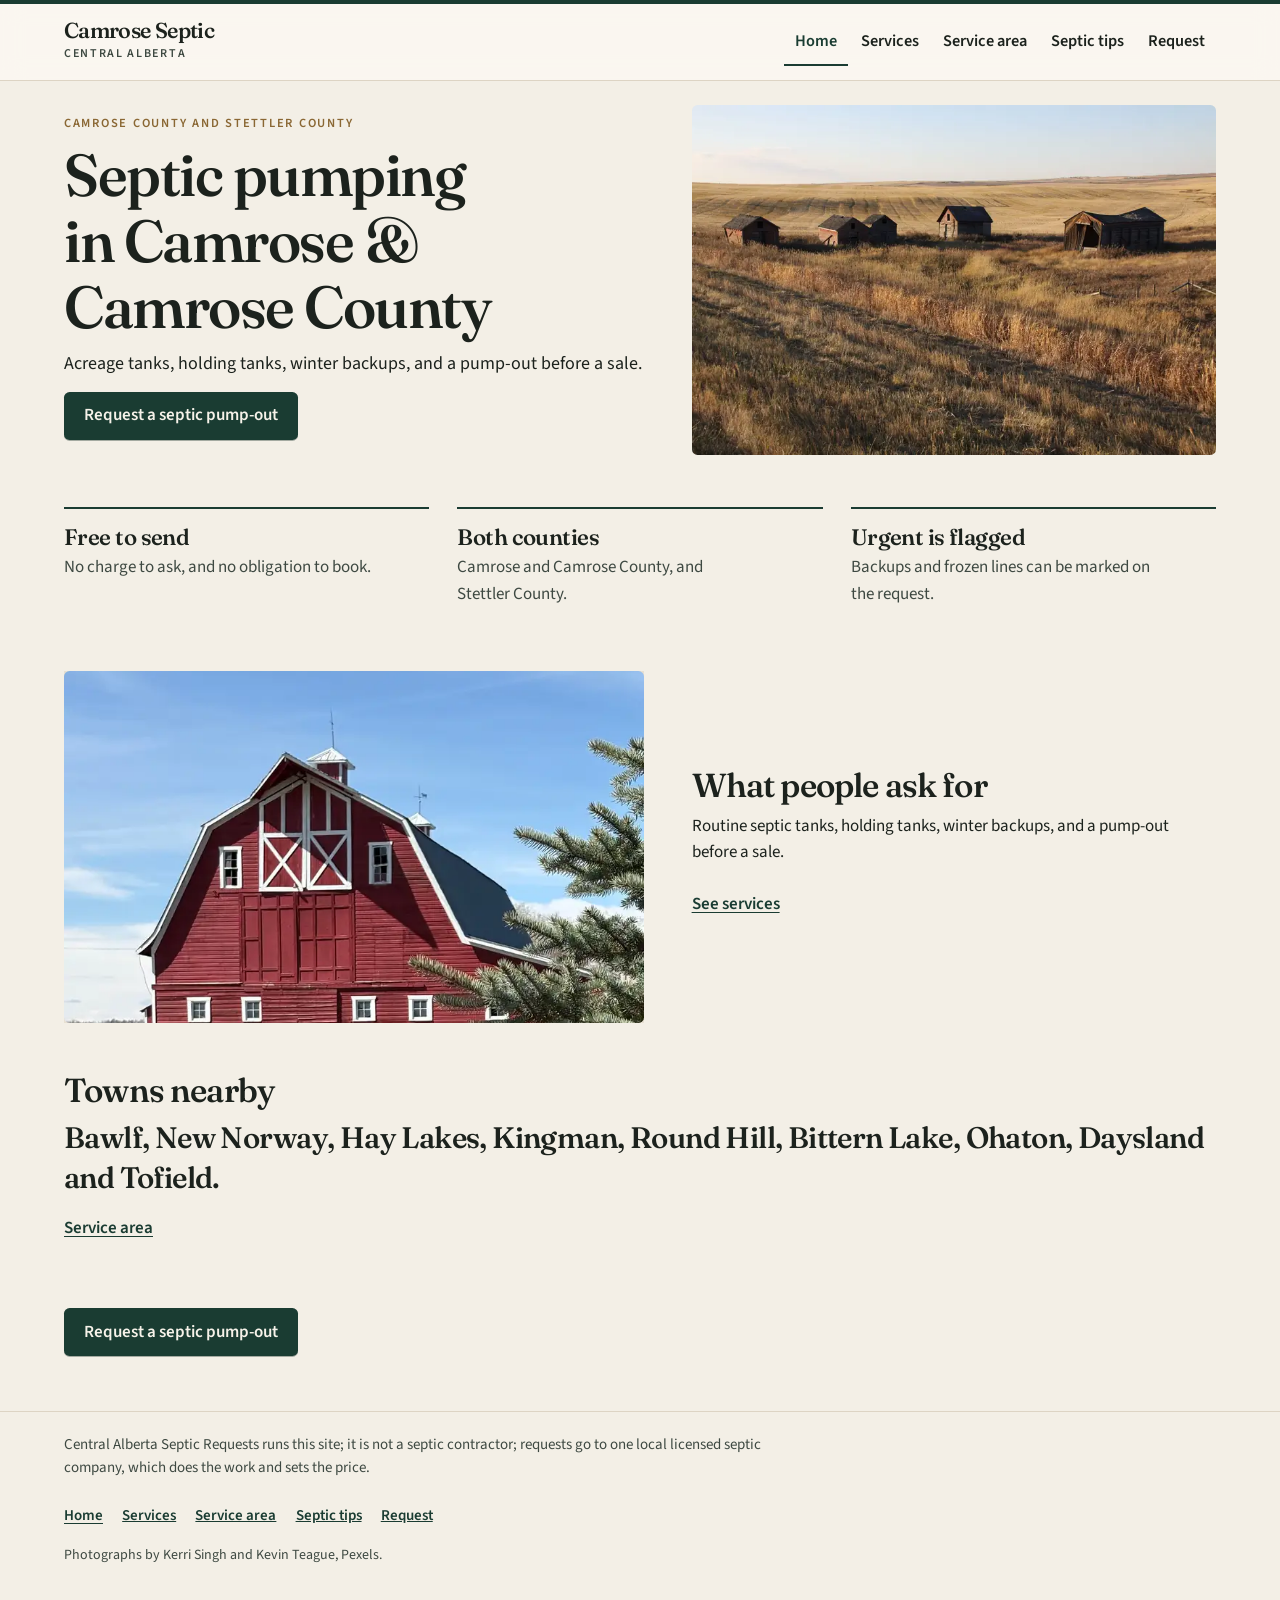
==== commit 905f92fc: "Rebuild the site as a calm multi-page layout. Give home, services, the service area, septic tips, an" ====
--- a/index.html
+++ b/index.html
@@ -2,117 +2,134 @@
 <html lang="en-CA">
 <head>
 <meta charset="utf-8">
-<meta name="viewport" content="width=device-width,initial-scale=1">
+<meta name="viewport" content="width=device-width, initial-scale=1">
 <title>Septic Pumping Camrose &amp; Camrose County, AB | Free to Request</title>
 <meta name="description" content="Septic tank and holding tank pumping in Camrose and Camrose County: Bawlf, New Norway, Hay Lakes, Kingman, Round Hill, Daysland, Tofield and area, plus Stettler County. One free request, passed to one local licensed septic company.">
 <meta name="robots" content="index,follow">
 <link rel="canonical" href="https://camroseseptic.ca/">
 <meta property="og:type" content="website">
 <meta property="og:title" content="Septic Pumping Camrose &amp; Camrose County, AB | Free to Request">
-<meta property="og:description" content="Send one free pump-out request and one local licensed septic company contacts you with a price and a date.">
+<meta property="og:description" content="Send one free pump-out request. One local licensed septic company contacts you with a price and a date.">
 <meta property="og:url" content="https://camroseseptic.ca/">
 <meta property="og:locale" content="en_CA">
+<meta name="theme-color" content="#f3efe6">
 <link rel="icon" href="/favicon.ico" sizes="16x16">
 <link rel="icon" href="/favicon.svg" type="image/svg+xml">
-<link rel="stylesheet" href="style.css">
+<link rel="preload" href="/fonts/fraunces-latin.woff2" as="font" type="font/woff2" crossorigin>
+<link rel="preload" href="/fonts/source-sans-3-latin.woff2" as="font" type="font/woff2" crossorigin>
+<link rel="preload" as="image" href="/images/prairie-field-800.webp" imagesrcset="/images/prairie-field-480.webp 480w, /images/prairie-field-800.webp 800w, /images/prairie-field-1280.webp 1280w" imagesizes="(min-width: 800px) 46vw, 100vw">
+<link rel="stylesheet" href="/style.css">
+<script>document.documentElement.classList.add("js");</script>
+<script>
+(function () {
+  var h = location.hash;
+  if (h === "#form" || h === "#quote") location.replace("/request/");
+  else if (h === "#faq") location.replace("/septic-tips/");
+  else if (h === "#privacy") location.replace("/request/#privacy");
+})();
+</script>
 <script type="application/ld+json">
 {"@context":"https://schema.org","@graph":[
 {"@type":"Organization","@id":"https://camroseseptic.ca/#org","name":"Central Alberta Septic Requests","url":"https://camroseseptic.ca/","description":"An independent referral website. Each request goes to one local licensed septic company. We do not pump tanks ourselves."},
 {"@type":"WebSite","@id":"https://camroseseptic.ca/#site","url":"https://camroseseptic.ca/","name":"Camrose Septic","inLanguage":"en-CA","publisher":{"@id":"https://camroseseptic.ca/#org"}},
-{"@type":"Service","@id":"https://camroseseptic.ca/#service","serviceType":"Septic tank pumping referral","name":"Septic Pumping Camrose & Camrose County, AB | Free to Request","provider":{"@id":"https://camroseseptic.ca/#org"},"url":"https://camroseseptic.ca/","description":"A free request. Each request goes to one local licensed septic company. Covers septic tanks, holding tanks, urgent backups and pre-sale pump-outs.",
-"areaServed":[{"@type":"City","name":"Camrose, AB"},{"@type":"AdministrativeArea","name":"Camrose County, AB"},{"@type":"Place","name":"Bawlf, AB"},{"@type":"Place","name":"New Norway, AB"},{"@type":"Place","name":"Hay Lakes, AB"},{"@type":"Place","name":"Kingman, AB"},{"@type":"Place","name":"Round Hill, AB"},{"@type":"Place","name":"Bittern Lake, AB"},{"@type":"Place","name":"Ohaton, AB"},{"@type":"Place","name":"Daysland, AB"},{"@type":"Place","name":"Tofield, AB"},{"@type":"AdministrativeArea","name":"Stettler County, AB"}]},
-{"@type":"FAQPage","mainEntity":[
-{"@type":"Question","name":"How often should a septic tank be pumped?","acceptedAnswer":{"@type":"Answer","text":"Most acreage and farm septic tanks need pumping every 2 to 4 years, depending on tank size and how many people live in the home. Holding tanks need pumping whenever they fill, often every few weeks."}},
-{"@type":"Question","name":"What does septic pumping cost around Camrose?","acceptedAnswer":{"@type":"Answer","text":"The company that calls sets the price, which depends on tank size, distance and access."}},
-{"@type":"Question","name":"Is this request free?","acceptedAnswer":{"@type":"Answer","text":"Yes. Sending a request costs nothing and you are under no obligation to book."}}]}
+{"@type":"Service","@id":"https://camroseseptic.ca/#service","serviceType":"Septic tank pumping referral","name":"Septic Pumping Camrose & Camrose County, AB | Free to Request","provider":{"@id":"https://camroseseptic.ca/#org"},"url":"https://camroseseptic.ca/services/","description":"A free request. Each request goes to one local licensed septic company. Covers septic tanks, holding tanks, urgent backups and pre-sale pump-outs.","areaServed":[{"@type":"City","name":"Camrose, AB"},{"@type":"AdministrativeArea","name":"Camrose County, AB"},{"@type":"Place","name":"Bawlf, AB"},{"@type":"Place","name":"New Norway, AB"},{"@type":"Place","name":"Hay Lakes, AB"},{"@type":"Place","name":"Kingman, AB"},{"@type":"Place","name":"Round Hill, AB"},{"@type":"Place","name":"Bittern Lake, AB"},{"@type":"Place","name":"Ohaton, AB"},{"@type":"Place","name":"Daysland, AB"},{"@type":"Place","name":"Tofield, AB"},{"@type":"AdministrativeArea","name":"Stettler County, AB"}]}
 ]}
 </script>
 </head>
 <body>
-<header class="top"><strong>Central Alberta Septic Requests</strong></header>
-<main>
-<section class="hero">
-<h1>Septic pumping in Camrose &amp; Camrose County</h1>
-<p>Tell us about your tank once. We pass your request to one local licensed septic company that covers your area, and they contact you with a price and a date. We also serve Stettler County.</p>
-<a class="btn" href="#quote">Request a pump-out</a>
-</section>
-
-<section>
-<h2>What people ask for</h2>
-<ul class="cards">
-<li><h3>Acreage &amp; farm septic tanks</h3><p>Routine pump-outs, usually every <span class="nowrap">2–4</span> years depending on tank size and household.</p></li>
-<li><h3>Holding tanks</h3><p>Regular scheduled pumping for cabins, shops and holding tanks.</p></li>
-<li><h3>Urgent backups &amp; frozen lines</h3><p>Slow drains, alarms or frozen lines in winter. Say it's urgent and we'll flag it.</p><p class="note">If sewage is backing up into the house right now, avoid running water and flushing until the tank is pumped.</p></li>
-<li><h3>Before selling a property</h3><p>Pump-out and inspection ahead of a sale or purchase.</p></li>
-</ul>
-</section>
-
-<section id="quote" class="formbox">
-<h2>Request a septic pump&#8209;out</h2>
-<p>We connect you with one local licensed septic company.</p>
-<!-- FORM BACKEND: FormSubmit.co (free, no account). Leads go to Matthew's email, with a copy to the bot inbox for logging. After activation, FormSubmit gives a random alias; swap it in for the email in the action URL so the address isn't visible in the page source. -->
-<form action="https://formsubmit.co/00a5cc2108b1ede48153a5cf5424223d" method="POST" name="septic-request">
-<input type="hidden" name="_subject" value="New septic pumping request - camroseseptic.ca">
-<input type="hidden" name="_next" value="https://camroseseptic.ca/thanks.html">
-<input type="hidden" name="_cc" value="rangeroadtech+septic@mail.grokbot.com">
-<input type="hidden" name="_template" value="table">
-<input type="hidden" name="_blacklist" value="casino, crypto, viagra, seo services, backlinks, loan offer">
-<div class="hp" aria-hidden="true"><label>Leave this field empty<input type="text" name="_honey" tabindex="-1" autocomplete="off"></label></div>
-<label>Name<input name="name" required autocomplete="name"></label>
-<label>Phone<input name="phone" type="tel" required autocomplete="tel"></label>
-<label class="optional">Email (optional)<input name="email" type="email" autocomplete="email"></label>
-<label>Nearest town or legal land description<input name="location" required placeholder="e.g. Bawlf, or NW-12-38-14-W4"></label>
-<label class="optional">What do you need?
-<select name="service"><option>Routine septic pump-out</option><option>Holding tank pump-out</option><option>Urgent backup / alarm</option><option>Frozen line</option><option>Pump-out before sale</option><option>Other</option></select></label>
-<label>When?<select name="timing" required><option value="" disabled selected>Choose when</option><option value="As soon as possible (urgent)" data-urgent>As soon as possible (urgent)</option><option>Within 2 weeks</option><option>Within a month</option><option>Just pricing for now</option></select></label>
-<p class="note">If sewage is backing up into the house right now, avoid running water and flushing until the tank is pumped.</p>
-<label class="optional">Details (optional): tank size, access, last pumped<textarea name="details" rows="3"></textarea></label>
-<label class="check"><input type="checkbox" name="consent_share" value="yes" required> I agree that my details are shared with one local licensed septic company so they can contact me about this request.</label>
-<label class="check optional"><input type="checkbox" name="consent_marketing" value="yes"> Optional: send me an occasional reminder when my tank is likely due. (You can unsubscribe at any time.)</label>
-<button class="btn" type="submit">Send my request</button>
-</form>
-</section>
-
-
-<section id="faq">
-<h2>Common questions</h2>
-<h3>How often should a septic tank be pumped?</h3>
-<p>Most acreage and farm septic tanks around Camrose County need pumping every 2 to 4 years, depending on tank size and how many people live in the home. Holding tanks need pumping whenever they fill, often every few weeks for a cabin or shop.</p>
-<h3>What does septic pumping cost around Camrose?</h3>
-<p>The company that calls sets the price, which depends on tank size, distance and access.</p>
-<h3>Can you help in winter?</h3>
-<p>Yes. Frozen lines and backups are common in January and February. Choose "As soon as possible (urgent)" on the form and we'll flag it.</p>
-<h3>Is this request free?</h3>
-<p>Yes. Sending a request costs nothing and you are under no obligation to book.</p>
-<h3>Which areas do you cover?</h3>
-<p>Camrose and all of Camrose County, including Bawlf, New Norway, Hay Lakes, Kingman, Round Hill, Bittern Lake, Ohaton, Daysland and Tofield. We also serve Stettler County.</p>
-</section>
-
-<section id="privacy" class="small">
-<h2>Privacy</h2>
-<p>We collect only what you type in the form, and use it only to pass your request to one local licensed septic company serving your area and to follow up on that request. We don't sell your information to anyone else, and we don't add you to any mailing list unless you tick the optional reminder box. You can ask us to see, correct or delete your information at any time using the contact address below. This follows Canada's privacy law (PIPEDA) and anti&#8209;spam law (CASL).</p>
-<p>Contact: <a href="mailto:rangeroadtech+septic@mail.grokbot.com">rangeroadtech+septic@mail.grokbot.com</a></p>
-</section>
+<a class="skip" href="#content">Skip to content</a>
+<button class="nav-backdrop" type="button" hidden aria-label="Close menu"></button>
+<header class="site-header">
+  <div class="header-bar wrap">
+    <a class="brand" href="/">
+      <span class="brand-name">Camrose Septic</span>
+      <span class="brand-sub">Central Alberta</span>
+    </a>
+    <button class="menu-btn" type="button" aria-expanded="false" aria-controls="site-nav">
+      <span class="bars" aria-hidden="true"><span></span><span></span><span></span></span>
+      <span class="menu-word">Menu</span>
+    </button>
+    <nav id="site-nav" class="site-nav" aria-label="Pages">
+      <ul>
+        <li><a href="/" aria-current="page">Home</a></li>
+        <li><a href="/services/">Services</a></li>
+        <li><a href="/service-area/">Service area</a></li>
+        <li><a href="/septic-tips/">Septic tips</a></li>
+        <li><a href="/request/">Request</a></li>
+      </ul>
+    </nav>
+  </div>
+</header>
+<main id="content">
+  <section class="hero">
+    <div class="wrap hero-grid">
+      <div class="hero-copy">
+        <p class="eyebrow">Camrose County and Stettler County</p>
+        <h1>Septic pumping in Camrose &amp; Camrose County</h1>
+        <p class="lede">Acreage tanks, holding tanks, winter backups, and a pump-out before a sale.</p>
+        <a class="btn" href="/request/">Request a septic pump-out</a>
+      </div>
+      <figure class="hero-photo">
+        <img src="/images/prairie-field-800.webp" srcset="/images/prairie-field-480.webp 480w, /images/prairie-field-800.webp 800w, /images/prairie-field-1280.webp 1280w" sizes="(min-width: 800px) 46vw, 100vw" alt="Granaries in a harvested field on the Alberta prairie, in low evening light." width="1280" height="853" decoding="async" fetchpriority="high">
+      </figure>
+    </div>
+  </section>
+  <section class="wrap">
+    <h2 class="visually-hidden">At a glance</h2>
+    <ul class="points">
+      <li>
+        <h3>Free to send</h3>
+        <p>No charge to ask, and no obligation to book.</p>
+      </li>
+      <li>
+        <h3>Both counties</h3>
+        <p>Camrose and Camrose County, and Stettler County.</p>
+      </li>
+      <li>
+        <h3>Urgent is flagged</h3>
+        <p>Backups and frozen lines can be marked on the request.</p>
+      </li>
+    </ul>
+  </section>
+  <section class="section reveal">
+    <div class="wrap split">
+      <figure class="photo barn">
+        <img src="/images/red-barn-800.webp" srcset="/images/red-barn-480.webp 480w, /images/red-barn-800.webp 800w, /images/red-barn-1200.webp 1200w" sizes="(min-width: 800px) 42vw, 100vw" alt="A red barn and spruce trees on a rural Alberta farm." width="1200" height="800" loading="lazy" decoding="async">
+      </figure>
+      <div>
+        <h2>What people ask for</h2>
+        <p>Routine septic tanks, holding tanks, winter backups, and a pump-out before a sale.</p>
+        <a class="text-link" href="/services/">See services</a>
+      </div>
+    </div>
+  </section>
+  <section class="section reveal">
+    <div class="wrap">
+      <h2>Towns nearby</h2>
+      <p class="town-line">Bawlf, New Norway, Hay Lakes, Kingman, Round Hill, Bittern Lake, Ohaton, Daysland and Tofield.</p>
+      <a class="text-link" href="/service-area/">Service area</a>
+    </div>
+  </section>
+  <section class="end-cta reveal">
+    <div class="wrap">
+      <a class="btn" href="/request/">Request a septic pump-out</a>
+    </div>
+  </section>
 </main>
-<footer class="small">This site is run by Central Alberta Septic Requests. It is not a septic contractor. Each request goes to one local licensed septic company. The company does the work and sets the price.</footer>
-<script>
-(function () {
-  var timing = document.querySelector('[name=timing]');
-  var extra = document.querySelectorAll('.optional');
-  if (!timing || !extra.length) return;
-  function sync() {
-    var chosen = timing.options[timing.selectedIndex];
-    var urgent = !!(chosen && chosen.hasAttribute('data-urgent'));
-    for (var i = 0; i < extra.length; i++) {
-      extra[i].hidden = urgent;
-      var fields = extra[i].querySelectorAll('input, select, textarea');
-      for (var j = 0; j < fields.length; j++) fields[j].disabled = urgent;
-    }
-  }
-  timing.addEventListener('change', sync);
-  window.addEventListener('pageshow', sync);
-  sync();
-})();
-</script>
+<footer class="site-footer">
+  <div class="wrap">
+    <p>Central Alberta Septic Requests runs this site; it is not a septic contractor; requests go to one local licensed septic company, which does the work and sets the price.</p>
+    <ul class="footer-nav">
+      <li><a href="/" aria-current="page">Home</a></li>
+      <li><a href="/services/">Services</a></li>
+      <li><a href="/service-area/">Service area</a></li>
+      <li><a href="/septic-tips/">Septic tips</a></li>
+      <li><a href="/request/">Request</a></li>
+    </ul>
+    <p class="credit">Photographs by Kerri Singh and Kevin Teague, Pexels.</p>
+  </div>
+</footer>
+<!-- Photographs, Pexels licence: prairie field, Kerri Singh, photo 5470555, Alberta; red barn, Kevin Teague, photo 36485815, rural Alberta. -->
+<script src="/site.js"></script>
 </body>
 </html>
--- a/style.css
+++ b/style.css
@@ -1,28 +1,616 @@
-*{box-sizing:border-box}
-html{-webkit-text-size-adjust:100%;text-size-adjust:100%}
-body{margin:0;font:16px/1.5 system-ui,sans-serif;color:#1d2a24;background:#f6f8f5;overflow-wrap:break-word}
-img,svg,video{max-width:100%;height:auto}
-.top{background:#2f5d3a;color:#fff}
-.top strong{display:block;max-width:760px;margin:0 auto;padding:.8rem 1rem}
-main,footer{max-width:760px;margin:auto;padding:1rem}
-h1,h2,h3{text-wrap:balance}
-p,li,label{text-wrap:pretty}
-.hero h1{font-size:1.7rem;line-height:1.2;margin:.5rem 0}
-.note{background:#fff6d8;border-left:4px solid #e0b100;padding:.6rem .8rem}
-.btn{display:inline-flex;align-items:center;justify-content:center;min-height:48px;background:#2f5d3a;color:#fff;border:0;border-radius:6px;padding:.8rem 1.2rem;font-family:inherit;font-size:1rem;line-height:1.2;text-decoration:none;cursor:pointer;white-space:nowrap}
-.cards{list-style:none;padding:0;display:grid;gap:.8rem}
-.cards li{background:#fff;border-radius:8px;padding:.8rem 1rem;box-shadow:0 1px 3px #0001;min-width:0}
-.cards h3{margin:0 0 .3rem;font-size:1.05rem}
-@media(min-width:640px){.cards{grid-template-columns:1fr 1fr}}
-.formbox{background:#fff;border-radius:8px;padding:1rem;box-shadow:0 1px 3px #0001}
-label{display:block;margin:.6rem 0;font-weight:600}
-input,select,textarea{display:block;width:100%;max-width:100%;margin-top:.25rem;padding:.6rem;font:inherit;border:1px solid #bbb;border-radius:6px}
-.check{font-weight:400;display:flex;gap:.65rem;align-items:flex-start}
-.check input{width:1.5rem;height:1.5rem;margin-top:.15rem;flex:none;accent-color:#2f5d3a}
-.small{font-size:.85rem;color:#4a5a52}
-.small a{display:inline-block;padding:.5rem 0;line-height:1.3}
-a{overflow-wrap:anywhere}
-.nowrap{white-space:nowrap}
-.hp{position:absolute;width:1px;height:1px;padding:0;margin:-1px;overflow:hidden;clip:rect(0,0,0,0);clip-path:inset(50%);white-space:nowrap;border:0}
-#faq h3{font-size:1.05rem;margin:1rem 0 .2rem}
-.optional[hidden]{display:none}
+@font-face {
+  font-family: "Fraunces";
+  font-style: normal;
+  font-weight: 560;
+  font-display: swap;
+  src: url("/fonts/fraunces-latin.woff2") format("woff2");
+  unicode-range: U+0000-00FF, U+0131, U+0152-0153, U+02BB-02BC, U+02C6, U+02DA, U+02DC, U+0304, U+0308, U+0329, U+2000-206F, U+20AC, U+2122, U+2191, U+2193, U+2212, U+2215, U+FEFF, U+FFFD;
+}
+@font-face {
+  font-family: "Source Sans 3";
+  font-style: normal;
+  font-weight: 400 600;
+  font-display: swap;
+  src: url("/fonts/source-sans-3-latin.woff2") format("woff2");
+  unicode-range: U+0000-00FF, U+0131, U+0152-0153, U+02BB-02BC, U+02C6, U+02DA, U+02DC, U+0304, U+0308, U+0329, U+2000-206F, U+20AC, U+2122, U+2191, U+2193, U+2212, U+2215, U+FEFF, U+FFFD;
+}
+
+:root {
+  --paper: #f3efe6;
+  --paper-2: #e7e0d2;
+  --card: #faf7f1;
+  --ink: #1c221d;
+  --muted: #3e4942;
+  --spruce: #1a3c32;
+  --spruce-deep: #102820;
+  --line: #ddd4c4;
+  --brass: #8a6733;
+  --note: #f4ecd6;
+  --note-edge: #a67c3d;
+  --max: 72rem;
+  --serif: "Fraunces", "Iowan Old Style", Palatino, "Palatino Linotype", serif;
+  --sans: "Source Sans 3", "Segoe UI", sans-serif;
+  color-scheme: light;
+}
+
+* { box-sizing: border-box; }
+html {
+  -webkit-text-size-adjust: 100%;
+  text-size-adjust: 100%;
+  scroll-padding-top: 5.5rem;
+}
+body {
+  margin: 0;
+  font-family: var(--sans);
+  font-size: 1.0625rem;
+  font-weight: 400;
+  line-height: 1.55;
+  color: var(--ink);
+  background: var(--paper);
+  overflow-wrap: break-word;
+}
+img, svg, video { max-width: 100%; }
+img { height: auto; }
+h1, h2, h3 {
+  font-family: var(--serif);
+  font-weight: 560;
+  font-synthesis: none;
+  line-height: 1.12;
+  letter-spacing: -0.025em;
+  text-wrap: balance;
+  margin: 0 0 0.6rem;
+}
+p, li { text-wrap: pretty; }
+p { margin: 0 0 0.9rem; }
+a { color: var(--spruce); }
+a:hover { color: var(--spruce-deep); }
+:focus-visible {
+  outline: 3px solid var(--brass);
+  outline-offset: 3px;
+}
+::selection { background: #d5e6da; color: var(--ink); }
+
+.skip {
+  position: absolute;
+  left: 0.75rem;
+  top: 0.75rem;
+  z-index: 8;
+  transform: translateY(-160%);
+  background: var(--spruce);
+  color: #f7f3ea;
+  text-decoration: none;
+  min-height: 48px;
+  padding: 0.7rem 1rem;
+  border-radius: 0.3rem;
+}
+.skip:focus { transform: none; }
+
+.wrap {
+  width: min(100% - 2.5rem, var(--max));
+  margin-inline: auto;
+}
+
+.site-header {
+  position: sticky;
+  top: 0;
+  z-index: 5;
+  background: rgba(250, 247, 241, 0.94);
+  border-top: 4px solid var(--spruce);
+  border-bottom: 1px solid var(--line);
+  backdrop-filter: blur(12px);
+}
+.header-bar {
+  display: flex;
+  flex-wrap: wrap;
+  align-items: center;
+  justify-content: space-between;
+  gap: 0.35rem 0.75rem;
+  min-height: 4.25rem;
+  padding-block: 0.4rem;
+}
+.brand {
+  display: flex;
+  flex-direction: column;
+  justify-content: center;
+  min-height: 48px;
+  color: inherit;
+  text-decoration: none;
+}
+.brand-name {
+  font-family: var(--serif);
+  font-weight: 560;
+  font-size: 1.35rem;
+  letter-spacing: -0.03em;
+  line-height: 1;
+}
+.brand-sub {
+  margin-top: 0.22rem;
+  font-size: 0.75rem;
+  font-weight: 600;
+  letter-spacing: 0.14em;
+  text-transform: uppercase;
+  color: var(--muted);
+}
+.menu-btn {
+  display: none;
+  align-items: center;
+  justify-content: center;
+  gap: 0.55rem;
+  min-height: 48px;
+  min-width: 48px;
+  padding: 0 0.85rem;
+  border: 1px solid var(--line);
+  border-radius: 0.35rem;
+  background: var(--card);
+  color: var(--ink);
+  font: 600 1rem/1 var(--sans);
+  cursor: pointer;
+}
+.js .menu-btn { display: inline-flex; }
+.bars {
+  display: flex;
+  flex-direction: column;
+  justify-content: center;
+  gap: 4px;
+  width: 18px;
+}
+.bars span {
+  display: block;
+  height: 2px;
+  background: currentColor;
+  border-radius: 1px;
+}
+.site-nav { flex: 1 0 100%; }
+.site-nav ul {
+  list-style: none;
+  margin: 0;
+  padding: 0.15rem 0 0.7rem;
+  display: flex;
+  flex-direction: column;
+}
+.site-nav a {
+  display: flex;
+  align-items: center;
+  min-height: 48px;
+  padding: 0.55rem 0.15rem;
+  color: var(--ink);
+  text-decoration: none;
+  font-weight: 600;
+  font-size: 1.125rem;
+  border-bottom: 1px solid var(--line);
+}
+.site-nav a[aria-current="page"] {
+  color: var(--spruce);
+  box-shadow: inset 3px 0 0 var(--spruce);
+  padding-left: 0.75rem;
+}
+.nav-backdrop {
+  display: block;
+  position: fixed;
+  inset: 0;
+  z-index: 4;
+  border: 0;
+  padding: 0;
+  margin: 0;
+  background: rgba(28, 34, 29, 0.4);
+  cursor: pointer;
+}
+[hidden] { display: none !important; }
+
+main { padding-bottom: 1rem; }
+
+.eyebrow {
+  margin: 0 0 0.55rem;
+  font-size: 0.78rem;
+  font-weight: 600;
+  letter-spacing: 0.14em;
+  text-transform: uppercase;
+  color: var(--brass);
+}
+h1 { font-size: clamp(2.05rem, 1.15rem + 3.4vw, 3.7rem); }
+.lede {
+  font-size: 1.125rem;
+  line-height: 1.5;
+  max-width: 38rem;
+  color: var(--ink);
+}
+h2 { font-size: clamp(1.55rem, 1.2rem + 1.1vw, 2.2rem); }
+
+.btn {
+  display: inline-flex;
+  align-items: center;
+  justify-content: center;
+  min-height: 48px;
+  max-width: 100%;
+  padding: 0.7rem 1.25rem;
+  border: 0;
+  border-radius: 0.35rem;
+  background: var(--spruce);
+  color: #f6f2e9;
+  font: 600 1.0625rem/1.25 var(--sans);
+  text-align: center;
+  text-decoration: none;
+  cursor: pointer;
+  box-shadow: 0 1px 0 rgba(16, 40, 32, 0.35);
+}
+.btn:hover { background: var(--spruce-deep); color: #f6f2e9; }
+.btn:active { transform: translateY(1px); }
+.hero .btn, .end-cta .btn { width: 100%; }
+.text-link {
+  display: inline-flex;
+  align-items: center;
+  min-height: 48px;
+  font-weight: 600;
+  text-underline-offset: 0.18em;
+}
+
+.hero { padding: 0 0 0.5rem; }
+.hero-grid { display: flex; flex-direction: column; }
+.hero-photo { order: -1; margin: 0 0 1.35rem; width: calc(100% + 2.5rem); margin-left: -1.25rem; }
+.hero-photo img {
+  display: block;
+  width: 100%;
+  height: 11.25rem;
+  max-width: none;
+  object-fit: cover;
+  object-position: center 46%;
+}
+.hero-copy { padding-bottom: 0.4rem; }
+
+.points {
+  list-style: none;
+  display: grid;
+  grid-template-columns: 1fr;
+  margin: 1.75rem 0 0;
+  padding: 0;
+  border-top: 1px solid var(--line);
+}
+.points li {
+  padding: 1.15rem 0 1.2rem;
+  border-bottom: 1px solid var(--line);
+  min-width: 0;
+}
+.points h3 { margin: 0 0 0.3rem; font-size: 1.4rem; }
+.points p { margin: 0; color: var(--muted); }
+
+.section { padding: 2.6rem 0; }
+.section + .section { padding-top: 0; }
+.split { display: grid; gap: 1.25rem; align-items: center; }
+.photo {
+  margin: 0;
+  background: var(--paper-2);
+}
+.photo img {
+  display: block;
+  width: 100%;
+  height: 14rem;
+  object-fit: cover;
+}
+.photo.barn img { object-position: center 30%; }
+
+.town-line {
+  font-family: var(--serif);
+  font-size: clamp(1.35rem, 1rem + 1.2vw, 1.85rem);
+  line-height: 1.35;
+  letter-spacing: -0.02em;
+  margin: 0 0 0.4rem;
+}
+
+.cards {
+  list-style: none;
+  margin: 1.35rem 0 0;
+  padding: 0;
+  display: grid;
+  gap: 0.85rem;
+}
+.card {
+  background: var(--card);
+  border: 1px solid var(--line);
+  border-radius: 0.45rem;
+  padding: 1.15rem 1.1rem 1.2rem;
+  min-width: 0;
+}
+.kicker {
+  margin: 0 0 0.35rem;
+  font-size: 0.78rem;
+  font-weight: 600;
+  letter-spacing: 0.14em;
+  text-transform: uppercase;
+  color: var(--brass);
+}
+.card h3, .card h2 { margin: 0 0 0.4rem; font-size: 1.45rem; }
+.card p:last-child { margin-bottom: 0; }
+.card .note { margin: 0.9rem 0 0; }
+
+.page-intro { padding-top: 1.6rem; }
+.page-intro .lede { margin-bottom: 0; }
+
+.banner-photo { margin: 1.25rem 0 0; width: calc(100% + 2.5rem); margin-left: -1.25rem; }
+.banner-photo img {
+  display: block;
+  width: 100%;
+  height: 12.5rem;
+  object-fit: cover;
+}
+
+.towns {
+  list-style: none;
+  margin: 1.2rem 0 0;
+  padding: 0;
+  display: grid;
+  gap: 0;
+}
+.towns li {
+  font-family: var(--serif);
+  font-size: 1.55rem;
+  letter-spacing: -0.02em;
+  line-height: 1.2;
+  padding: 0.85rem 0;
+  border-bottom: 1px solid var(--line);
+  min-width: 0;
+}
+.note-block {
+  margin-top: 1.4rem;
+  max-width: 40rem;
+}
+
+.tips { list-style: none; margin: 0.4rem 0 0; padding: 0; }
+.tips li {
+  padding: 0.95rem 0;
+  border-bottom: 1px solid var(--line);
+}
+.tips li:first-child { border-top: 1px solid var(--line); }
+.tips strong { display: block; margin-bottom: 0.2rem; font-size: 1.05rem; }
+
+.faq { margin-top: 0.4rem; }
+.faq h3 { font-size: 1.3rem; margin: 1.35rem 0 0.35rem; }
+.faq p { max-width: 42rem; }
+.faq a {
+  display: inline-flex;
+  align-items: center;
+  min-height: 48px;
+  padding-inline: 0.15rem;
+}
+
+.end-cta { padding: 0.5rem 0 2.4rem; }
+
+.form-page { padding-top: 1.6rem; padding-bottom: 2rem; }
+.formbox {
+  background: var(--card);
+  border: 1px solid var(--line);
+  border-radius: 0.5rem;
+  padding: 1.15rem 1rem 1.25rem;
+  max-width: 40rem;
+}
+label {
+  display: block;
+  margin: 0 0 0.95rem;
+  font-weight: 600;
+}
+input, select, textarea {
+  display: block;
+  width: 100%;
+  max-width: 100%;
+  margin-top: 0.35rem;
+  padding: 0.65rem 0.75rem;
+  min-height: 48px;
+  border: 1px solid #c9bfae;
+  border-radius: 0.3rem;
+  background: #fff;
+  color: var(--ink);
+  font: inherit;
+  font-size: 1.0625rem;
+}
+textarea { min-height: 7.5rem; resize: vertical; }
+select:invalid { color: #6a6256; }
+option { color: var(--ink); }
+.check {
+  display: flex;
+  gap: 0.75rem;
+  align-items: flex-start;
+  font-weight: 400;
+  min-height: 48px;
+  padding: 0.2rem 0;
+}
+.check input {
+  width: 1.375rem;
+  height: 1.375rem;
+  min-height: 0;
+  margin: 0.2rem 0 0;
+  padding: 0;
+  flex: none;
+  accent-color: var(--spruce);
+}
+.note {
+  background: var(--note);
+  border-left: 3px solid var(--note-edge);
+  border-radius: 0 0.3rem 0.3rem 0;
+  padding: 0.75rem 0.85rem;
+  margin: 0 0 0.95rem;
+  font-size: 1rem;
+  line-height: 1.45;
+}
+.submit-row { display: grid; gap: 0.7rem; margin-top: 0.3rem; }
+.submit-row .btn { width: 100%; }
+.fine {
+  margin: 0;
+  color: var(--muted);
+  font-size: 0.9375rem;
+  line-height: 1.45;
+}
+.privacy { max-width: 40rem; padding-top: 1.6rem; }
+.privacy h2 { font-size: 1.45rem; }
+.privacy a {
+  display: inline-flex;
+  align-items: center;
+  min-height: 48px;
+  overflow-wrap: anywhere;
+}
+
+.thanks { padding-top: 2rem; padding-bottom: 2rem; max-width: 40rem; }
+.thanks h1 { margin-bottom: 0.8rem; }
+
+.site-footer {
+  border-top: 1px solid var(--line);
+  padding: 1.4rem 0 1.6rem;
+  color: var(--muted);
+  font-size: 0.9375rem;
+  line-height: 1.5;
+}
+.site-footer p { margin: 0 0 0.8rem; max-width: 46rem; }
+.footer-nav {
+  list-style: none;
+  display: flex;
+  flex-wrap: wrap;
+  gap: 0 0.35rem;
+  margin: 0 0 0.35rem;
+  padding: 0;
+}
+.footer-nav a {
+  display: inline-flex;
+  align-items: center;
+  min-height: 48px;
+  padding-right: 0.85rem;
+  font-weight: 600;
+}
+.footer-nav a[aria-current="page"] { text-decoration: underline; text-underline-offset: 0.18em; }
+.credit { margin: 0; font-size: 0.875rem; }
+
+.nowrap { white-space: nowrap; }
+.visually-hidden {
+  position: absolute;
+  width: 1px;
+  height: 1px;
+  padding: 0;
+  margin: -1px;
+  overflow: hidden;
+  clip: rect(0, 0, 0, 0);
+  clip-path: inset(50%);
+  white-space: nowrap;
+  border: 0;
+}
+.hp {
+  position: absolute;
+  width: 1px;
+  height: 1px;
+  padding: 0;
+  margin: -1px;
+  overflow: hidden;
+  clip: rect(0, 0, 0, 0);
+  clip-path: inset(50%);
+  white-space: nowrap;
+  border: 0;
+}
+.optional[hidden] { display: none !important; }
+
+@media (max-height: 620px) {
+  .hero-photo img { height: 8.25rem; }
+  .hero-photo { margin-bottom: 1rem; }
+}
+@media (min-width: 360px) and (min-height: 700px) {
+  .hero-photo img { height: 13rem; }
+}
+@media (min-width: 480px) {
+  .hero .btn, .end-cta .btn, .submit-row .btn { width: auto; }
+  .towns { grid-template-columns: 1fr 1fr; column-gap: 1.5rem; }
+  .towns li { border-bottom: 1px solid var(--line); }
+}
+@media (min-width: 720px) {
+  .cards { grid-template-columns: 1fr 1fr; gap: 1rem; }
+  .submit-row {
+    grid-template-columns: auto minmax(0, 1fr);
+    align-items: center;
+    gap: 1rem;
+  }
+}
+@media (max-width: 799px) {
+  .js .site-nav {
+    display: none;
+    position: absolute;
+    left: 0;
+    right: 0;
+    top: 100%;
+    z-index: 6;
+    background: var(--card);
+    border-bottom: 1px solid var(--line);
+    box-shadow: 0 18px 32px rgba(28, 34, 29, 0.08);
+    padding: 0.25rem 1.25rem 0.7rem;
+  }
+  .js .site-nav.is-open { display: block; }
+}
+@media (min-width: 800px) {
+  .js .menu-btn { display: none; }
+  .header-bar { flex-wrap: nowrap; min-height: 4.75rem; }
+  .site-nav { flex: 0 1 auto; margin-left: auto; }
+  .js .site-nav,
+  .site-nav { display: block; position: static; }
+  .site-nav ul {
+    flex-direction: row;
+    align-items: center;
+    gap: 0.1rem;
+    padding: 0;
+  }
+  .site-nav a {
+    min-height: 48px;
+    padding: 0 0.7rem;
+    border-bottom: 0;
+    font-size: 1.02rem;
+  }
+  .site-nav a[aria-current="page"] {
+    box-shadow: inset 0 -2px 0 var(--spruce);
+    padding-left: 0.7rem;
+    background: transparent;
+  }
+  .hero { padding: 1.5rem 0 0.5rem; }
+  .hero-grid {
+    display: grid;
+    grid-template-columns: minmax(0, 1.05fr) minmax(0, 0.95fr);
+    gap: 3rem;
+    align-items: center;
+  }
+  .hero-photo { order: 0; margin: 0; width: auto; }
+  .hero-photo img {
+    height: auto;
+    aspect-ratio: 3 / 2;
+    max-height: none;
+    border-radius: 0.35rem;
+    object-position: center 42%;
+  }
+  .points {
+    grid-template-columns: repeat(3, minmax(0, 1fr));
+    gap: 1.75rem;
+    border-top: 0;
+    margin-top: 2.75rem;
+  }
+  .points li {
+    border-bottom: 0;
+    border-top: 2px solid var(--spruce);
+    padding: 1rem 0.5rem 0 0;
+  }
+  .section { padding: 4rem 0 3rem; }
+  .split {
+    grid-template-columns: minmax(0, 1.05fr) minmax(0, 0.95fr);
+    gap: 3rem;
+  }
+  .photo img, .banner-photo img { height: 22rem; border-radius: 0.35rem; }
+  .banner-photo { margin-left: 0; width: auto; }
+  .formbox { padding: 1.6rem 1.5rem 1.5rem; }
+  .page-intro { padding-top: 2.6rem; }
+  .form-page { padding-top: 2.6rem; }
+}
+
+@media (prefers-reduced-motion: no-preference) {
+  .btn { transition: background 0.2s ease, transform 0.2s ease; }
+  .js .reveal {
+    opacity: 0;
+    transform: translateY(14px);
+  }
+  .js .reveal.is-in {
+    opacity: 1;
+    transform: none;
+    transition: opacity 0.65s ease, transform 0.65s ease;
+  }
+}
+@media (prefers-reduced-motion: reduce) {
+  .btn:active { transform: none; }
+}
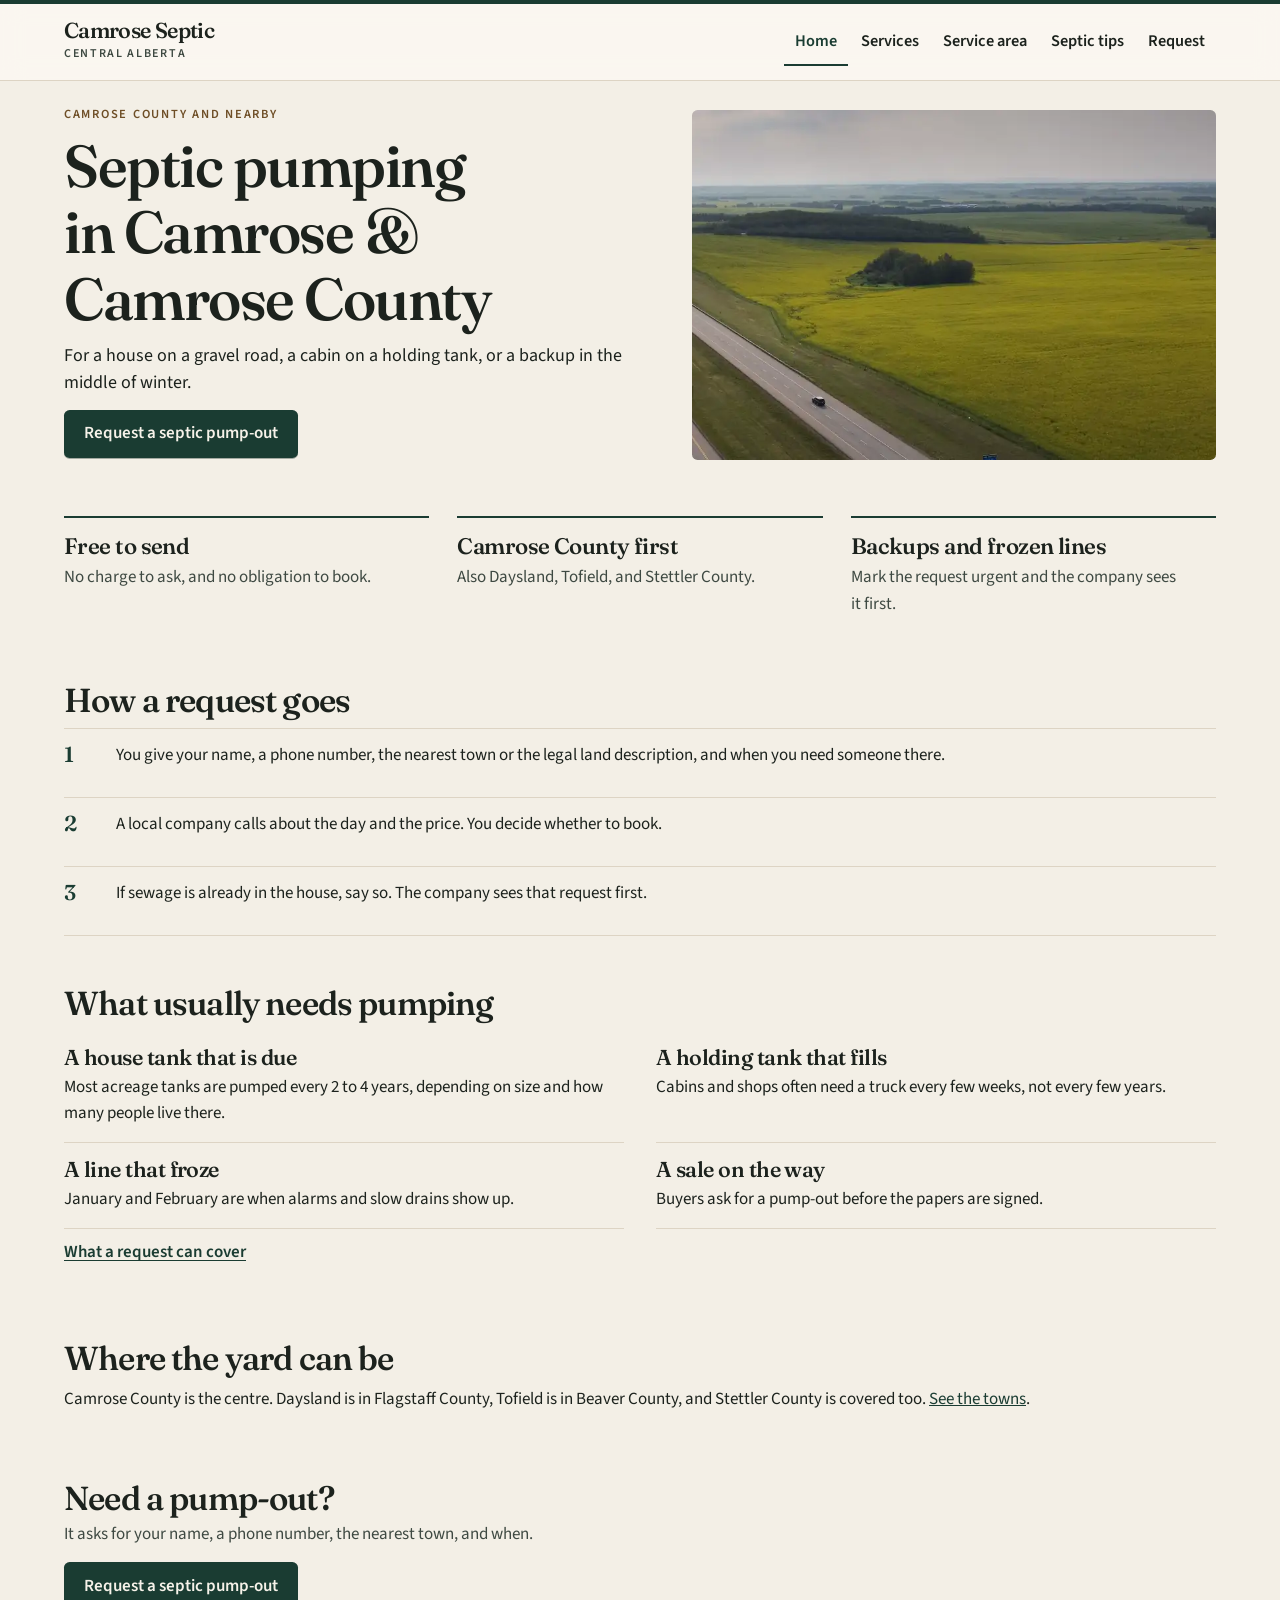
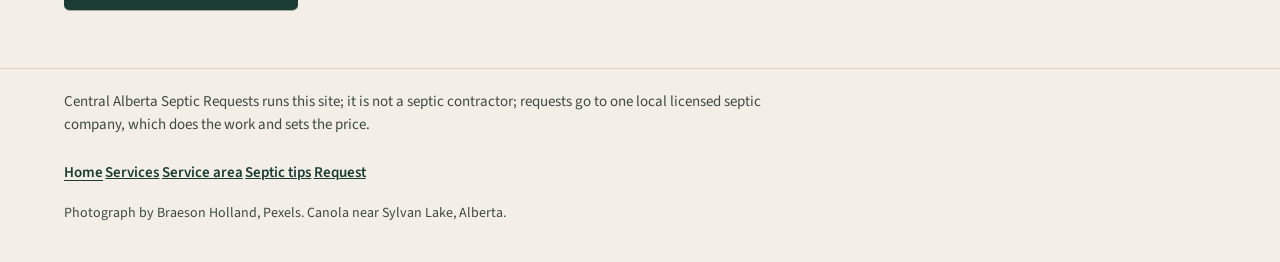
==== commit 73906449: "Correct the counties, photos, and scroll-reveal fallback. Use verified central Alberta photographs, " ====
--- a/index.html
+++ b/index.html
@@ -4,22 +4,29 @@
 <meta charset="utf-8">
 <meta name="viewport" content="width=device-width, initial-scale=1">
 <title>Septic Pumping Camrose &amp; Camrose County, AB | Free to Request</title>
-<meta name="description" content="Septic tank and holding tank pumping in Camrose and Camrose County: Bawlf, New Norway, Hay Lakes, Kingman, Round Hill, Daysland, Tofield and area, plus Stettler County. One free request, passed to one local licensed septic company.">
+<meta name="description" content="Septic and holding-tank pump-outs for Camrose and Camrose County: Bawlf, New Norway, Hay Lakes, Kingman, Round Hill, Bittern Lake and Ohaton. Also Daysland, Tofield, and Stettler County.">
 <meta name="robots" content="index,follow">
 <link rel="canonical" href="https://camroseseptic.ca/">
 <meta property="og:type" content="website">
 <meta property="og:title" content="Septic Pumping Camrose &amp; Camrose County, AB | Free to Request">
-<meta property="og:description" content="Send one free pump-out request. One local licensed septic company contacts you with a price and a date.">
+<meta property="og:description" content="A free pump-out request for Camrose County, and for Daysland, Tofield, and Stettler County.">
 <meta property="og:url" content="https://camroseseptic.ca/">
+<meta property="og:image" content="https://camroseseptic.ca/images/og.jpg">
+<meta property="og:image:width" content="1200">
+<meta property="og:image:height" content="630">
+<meta property="og:image:alt" content="Canola and an aspen bluff beside the highway near Sylvan Lake, Alberta.">
 <meta property="og:locale" content="en_CA">
+<meta name="twitter:card" content="summary_large_image">
+<meta name="twitter:image" content="https://camroseseptic.ca/images/og.jpg">
 <meta name="theme-color" content="#f3efe6">
-<link rel="icon" href="/favicon.ico" sizes="16x16">
+<link rel="icon" href="/favicon.ico" sizes="48x48">
 <link rel="icon" href="/favicon.svg" type="image/svg+xml">
+<link rel="icon" href="/favicon-32.png" type="image/png" sizes="32x32">
+<link rel="apple-touch-icon" href="/apple-touch-icon.png">
 <link rel="preload" href="/fonts/fraunces-latin.woff2" as="font" type="font/woff2" crossorigin>
 <link rel="preload" href="/fonts/source-sans-3-latin.woff2" as="font" type="font/woff2" crossorigin>
-<link rel="preload" as="image" href="/images/prairie-field-800.webp" imagesrcset="/images/prairie-field-480.webp 480w, /images/prairie-field-800.webp 800w, /images/prairie-field-1280.webp 1280w" imagesizes="(min-width: 800px) 46vw, 100vw">
+<link rel="preload" as="image" href="/images/canola-aspen-800.webp" imagesrcset="/images/canola-aspen-480.webp 480w, /images/canola-aspen-800.webp 800w, /images/canola-aspen-1280.webp 1280w" imagesizes="(min-width: 800px) 46vw, 100vw">
 <link rel="stylesheet" href="/style.css">
-<script>document.documentElement.classList.add("js");</script>
 <script>
 (function () {
   var h = location.hash;
@@ -32,7 +39,27 @@
 {"@context":"https://schema.org","@graph":[
 {"@type":"Organization","@id":"https://camroseseptic.ca/#org","name":"Central Alberta Septic Requests","url":"https://camroseseptic.ca/","description":"An independent referral website. Each request goes to one local licensed septic company. We do not pump tanks ourselves."},
 {"@type":"WebSite","@id":"https://camroseseptic.ca/#site","url":"https://camroseseptic.ca/","name":"Camrose Septic","inLanguage":"en-CA","publisher":{"@id":"https://camroseseptic.ca/#org"}},
-{"@type":"Service","@id":"https://camroseseptic.ca/#service","serviceType":"Septic tank pumping referral","name":"Septic Pumping Camrose & Camrose County, AB | Free to Request","provider":{"@id":"https://camroseseptic.ca/#org"},"url":"https://camroseseptic.ca/services/","description":"A free request. Each request goes to one local licensed septic company. Covers septic tanks, holding tanks, urgent backups and pre-sale pump-outs.","areaServed":[{"@type":"City","name":"Camrose, AB"},{"@type":"AdministrativeArea","name":"Camrose County, AB"},{"@type":"Place","name":"Bawlf, AB"},{"@type":"Place","name":"New Norway, AB"},{"@type":"Place","name":"Hay Lakes, AB"},{"@type":"Place","name":"Kingman, AB"},{"@type":"Place","name":"Round Hill, AB"},{"@type":"Place","name":"Bittern Lake, AB"},{"@type":"Place","name":"Ohaton, AB"},{"@type":"Place","name":"Daysland, AB"},{"@type":"Place","name":"Tofield, AB"},{"@type":"AdministrativeArea","name":"Stettler County, AB"}]}
+{"@type":"Service","@id":"https://camroseseptic.ca/#service","serviceType":"Septic tank pumping referral","name":"Septic Pumping Camrose & Camrose County, AB | Free to Request","provider":{"@id":"https://camroseseptic.ca/#org"},"url":"https://camroseseptic.ca/services/","description":"A free request. Each request goes to one local licensed septic company. Covers septic tanks, holding tanks, urgent backups and pre-sale pump-outs.","areaServed":[
+{"@type":"City","name":"Camrose, AB"},
+{"@type":"AdministrativeArea","name":"Camrose County, AB"},
+{"@type":"Place","name":"Bawlf, AB"},
+{"@type":"Place","name":"New Norway, AB"},
+{"@type":"Place","name":"Hay Lakes, AB"},
+{"@type":"Place","name":"Kingman, AB"},
+{"@type":"Place","name":"Round Hill, AB"},
+{"@type":"Place","name":"Bittern Lake, AB"},
+{"@type":"Place","name":"Ohaton, AB"},
+{"@type":"Place","name":"Daysland, AB"},
+{"@type":"AdministrativeArea","name":"Flagstaff County, AB"},
+{"@type":"Place","name":"Tofield, AB"},
+{"@type":"AdministrativeArea","name":"Beaver County, AB"},
+{"@type":"AdministrativeArea","name":"County of Stettler No. 6, AB"},
+{"@type":"Place","name":"Stettler, AB"},
+{"@type":"Place","name":"Big Valley, AB"},
+{"@type":"Place","name":"Donalda, AB"},
+{"@type":"Place","name":"Erskine, AB"},
+{"@type":"Place","name":"Botha, AB"}
+]}
 ]}
 </script>
 </head>
@@ -64,13 +91,13 @@
   <section class="hero">
     <div class="wrap hero-grid">
       <div class="hero-copy">
-        <p class="eyebrow">Camrose County and Stettler County</p>
+        <p class="eyebrow">Camrose County and nearby</p>
         <h1>Septic pumping in Camrose &amp; Camrose County</h1>
-        <p class="lede">Acreage tanks, holding tanks, winter backups, and a pump-out before a sale.</p>
+        <p class="lede">For a house on a gravel road, a cabin on a holding tank, or a backup in the middle of winter.</p>
         <a class="btn" href="/request/">Request a septic pump-out</a>
       </div>
       <figure class="hero-photo">
-        <img src="/images/prairie-field-800.webp" srcset="/images/prairie-field-480.webp 480w, /images/prairie-field-800.webp 800w, /images/prairie-field-1280.webp 1280w" sizes="(min-width: 800px) 46vw, 100vw" alt="Granaries in a harvested field on the Alberta prairie, in low evening light." width="1280" height="853" decoding="async" fetchpriority="high">
+        <img src="/images/canola-aspen-800.webp" srcset="/images/canola-aspen-480.webp 480w, /images/canola-aspen-800.webp 800w, /images/canola-aspen-1280.webp 1280w" sizes="(min-width: 800px) 46vw, 100vw" alt="Canola and an aspen bluff beside the highway near Sylvan Lake, Alberta." width="1280" height="846" decoding="async" fetchpriority="high">
       </figure>
     </div>
   </section>
@@ -82,36 +109,59 @@
         <p>No charge to ask, and no obligation to book.</p>
       </li>
       <li>
-        <h3>Both counties</h3>
-        <p>Camrose and Camrose County, and Stettler County.</p>
+        <h3>Camrose County first</h3>
+        <p>Also Daysland, Tofield, and Stettler County.</p>
       </li>
       <li>
-        <h3>Urgent is flagged</h3>
-        <p>Backups and frozen lines can be marked on the request.</p>
+        <h3>Backups and frozen lines</h3>
+        <p>Mark the request urgent and the company sees it first.</p>
       </li>
     </ul>
   </section>
   <section class="section reveal">
-    <div class="wrap split">
-      <figure class="photo barn">
-        <img src="/images/red-barn-800.webp" srcset="/images/red-barn-480.webp 480w, /images/red-barn-800.webp 800w, /images/red-barn-1200.webp 1200w" sizes="(min-width: 800px) 42vw, 100vw" alt="A red barn and spruce trees on a rural Alberta farm." width="1200" height="800" loading="lazy" decoding="async">
-      </figure>
-      <div>
-        <h2>What people ask for</h2>
-        <p>Routine septic tanks, holding tanks, winter backups, and a pump-out before a sale.</p>
-        <a class="text-link" href="/services/">See services</a>
-      </div>
+    <div class="wrap">
+      <h2>How a request goes</h2>
+      <ol class="steps">
+        <li><span>1</span><p>You give your name, a phone number, the nearest town or the legal land description, and when you need someone there.</p></li>
+        <li><span>2</span><p>A local company calls about the day and the price. You decide whether to book.</p></li>
+        <li><span>3</span><p>If sewage is already in the house, say so. The company sees that request first.</p></li>
+      </ol>
     </div>
   </section>
   <section class="section reveal">
     <div class="wrap">
-      <h2>Towns nearby</h2>
-      <p class="town-line">Bawlf, New Norway, Hay Lakes, Kingman, Round Hill, Bittern Lake, Ohaton, Daysland and Tofield.</p>
-      <a class="text-link" href="/service-area/">Service area</a>
+      <h2>What usually needs pumping</h2>
+      <ul class="reasons">
+        <li>
+          <h3>A house tank that is due</h3>
+          <p>Most acreage tanks are pumped every 2 to 4 years, depending on size and how many people live there.</p>
+        </li>
+        <li>
+          <h3>A holding tank that fills</h3>
+          <p>Cabins and shops often need a truck every few weeks, not every few years.</p>
+        </li>
+        <li>
+          <h3>A line that froze</h3>
+          <p>January and February are when alarms and slow drains show up.</p>
+        </li>
+        <li>
+          <h3>A sale on the way</h3>
+          <p>Buyers ask for a pump-out before the papers are signed.</p>
+        </li>
+      </ul>
+      <p><a class="text-link" href="/services/">What a request can cover</a></p>
+    </div>
+  </section>
+  <section class="section reveal">
+    <div class="wrap">
+      <h2>Where the yard can be</h2>
+      <p>Camrose County is the centre. Daysland is in Flagstaff County, Tofield is in Beaver County, and Stettler County is covered too. <a href="/service-area/">See the towns</a>.</p>
     </div>
   </section>
   <section class="end-cta reveal">
     <div class="wrap">
+      <h2>Need a pump-out?</h2>
+      <p>It asks for your name, a phone number, the nearest town, and when.</p>
       <a class="btn" href="/request/">Request a septic pump-out</a>
     </div>
   </section>
@@ -126,10 +176,9 @@
       <li><a href="/septic-tips/">Septic tips</a></li>
       <li><a href="/request/">Request</a></li>
     </ul>
-    <p class="credit">Photographs by Kerri Singh and Kevin Teague, Pexels.</p>
+    <p class="credit">Photograph by Braeson Holland, Pexels. Canola near Sylvan Lake, Alberta.</p>
   </div>
 </footer>
-<!-- Photographs, Pexels licence: prairie field, Kerri Singh, photo 5470555, Alberta; red barn, Kevin Teague, photo 36485815, rural Alberta. -->
 <script src="/site.js"></script>
 </body>
 </html>
--- a/style.css
+++ b/style.css
@@ -24,7 +24,7 @@
   --spruce: #1a3c32;
   --spruce-deep: #102820;
   --line: #ddd4c4;
-  --brass: #8a6733;
+  --brass: #6e4e26;
   --note: #f4ecd6;
   --note-edge: #a67c3d;
   --max: 72rem;
@@ -372,7 +372,67 @@
   padding-inline: 0.15rem;
 }
 
-.end-cta { padding: 0.5rem 0 2.4rem; }
+.end-cta { padding: 0.25rem 0 2.6rem; }
+.end-cta h2 { margin-bottom: 0.35rem; }
+.end-cta p { max-width: 36rem; color: var(--muted); }
+
+.reasons, .counties {
+  list-style: none;
+  margin: 0.4rem 0 0;
+  padding: 0;
+  display: grid;
+  gap: 0;
+}
+.reasons li, .counties li {
+  padding: 0.95rem 0;
+  border-bottom: 1px solid var(--line);
+  min-width: 0;
+}
+.reasons h3, .counties h3 {
+  margin: 0 0 0.25rem;
+  font-size: 1.35rem;
+}
+.reasons p, .counties p { margin: 0; }
+
+.steps { list-style: none; margin: 0.2rem 0 0; padding: 0; }
+.steps li {
+  display: grid;
+  grid-template-columns: 2.5rem minmax(0, 1fr);
+  gap: 0.75rem;
+  align-items: start;
+  padding: 0.85rem 0;
+  border-top: 1px solid var(--line);
+}
+.steps li:last-child { border-bottom: 1px solid var(--line); }
+.steps span {
+  font-family: var(--serif);
+  font-size: 1.35rem;
+  line-height: 1.2;
+  color: var(--spruce);
+}
+
+.map-fig { margin: 0; }
+.map-fig figcaption { margin-top: 0.55rem; color: var(--muted); font-size: 0.9375rem; }
+.county-map {
+  display: grid;
+  grid-template-columns: 1fr 1fr;
+  gap: 0.65rem;
+}
+.place {
+  border: 1.5px solid var(--spruce);
+  border-radius: 0.4rem;
+  background: var(--card);
+  padding: 0.85rem 0.8rem 0.95rem;
+  min-width: 0;
+}
+.place h3 {
+  font-family: var(--sans);
+  font-size: 1rem;
+  font-weight: 600;
+  letter-spacing: 0;
+  margin: 0 0 0.35rem;
+}
+.place p { margin: 0; }
 
 .form-page { padding-top: 1.6rem; padding-bottom: 2rem; }
 .formbox {
@@ -460,17 +520,18 @@
 .site-footer p { margin: 0 0 0.8rem; max-width: 46rem; }
 .footer-nav {
   list-style: none;
-  display: flex;
-  flex-wrap: wrap;
+  display: grid;
+  grid-template-columns: repeat(6, minmax(0, 1fr));
   gap: 0 0.35rem;
   margin: 0 0 0.35rem;
   padding: 0;
 }
+.footer-nav li:nth-child(-n+3) { grid-column: span 2; }
+.footer-nav li:nth-child(n+4) { grid-column: span 3; }
 .footer-nav a {
-  display: inline-flex;
-  align-items: center;
-  min-height: 48px;
-  padding-right: 0.85rem;
+  display: flex;
+  align-items: center;
+  min-height: 48px;
   font-weight: 600;
 }
 .footer-nav a[aria-current="page"] { text-decoration: underline; text-underline-offset: 0.18em; }
@@ -502,6 +563,7 @@
   border: 0;
 }
 .optional[hidden] { display: none !important; }
+.form-ready .urgent-note:not(.is-on) { display: none !important; }
 
 @media (max-height: 620px) {
   .hero-photo img { height: 8.25rem; }
@@ -597,15 +659,33 @@
   .formbox { padding: 1.6rem 1.5rem 1.5rem; }
   .page-intro { padding-top: 2.6rem; }
   .form-page { padding-top: 2.6rem; }
+  .reasons, .counties { grid-template-columns: 1fr 1fr; column-gap: 2rem; }
+  .area-layout, .area-intro, .tips-layout, .service-top, .request-layout {
+    display: grid;
+    grid-template-columns: minmax(0, 1.15fr) minmax(0, 0.85fr);
+    gap: 2.5rem;
+    align-items: start;
+  }
+  .request-layout .formbox { max-width: none; }
+  .request-layout .privacy { padding-top: 0; max-width: none; }
+  .service-top .banner-photo,
+  .area-layout .banner-photo,
+  .tips-layout .banner-photo { margin: 0; width: auto; }
+  .footer-nav {
+    display: flex;
+    flex-wrap: wrap;
+    gap: 0 0.15rem;
+  }
+  .footer-nav li { grid-column: auto; }
 }
 
 @media (prefers-reduced-motion: no-preference) {
   .btn { transition: background 0.2s ease, transform 0.2s ease; }
-  .js .reveal {
+  .motion .reveal {
     opacity: 0;
     transform: translateY(14px);
   }
-  .js .reveal.is-in {
+  .motion .reveal.is-in {
     opacity: 1;
     transform: none;
     transition: opacity 0.65s ease, transform 0.65s ease;
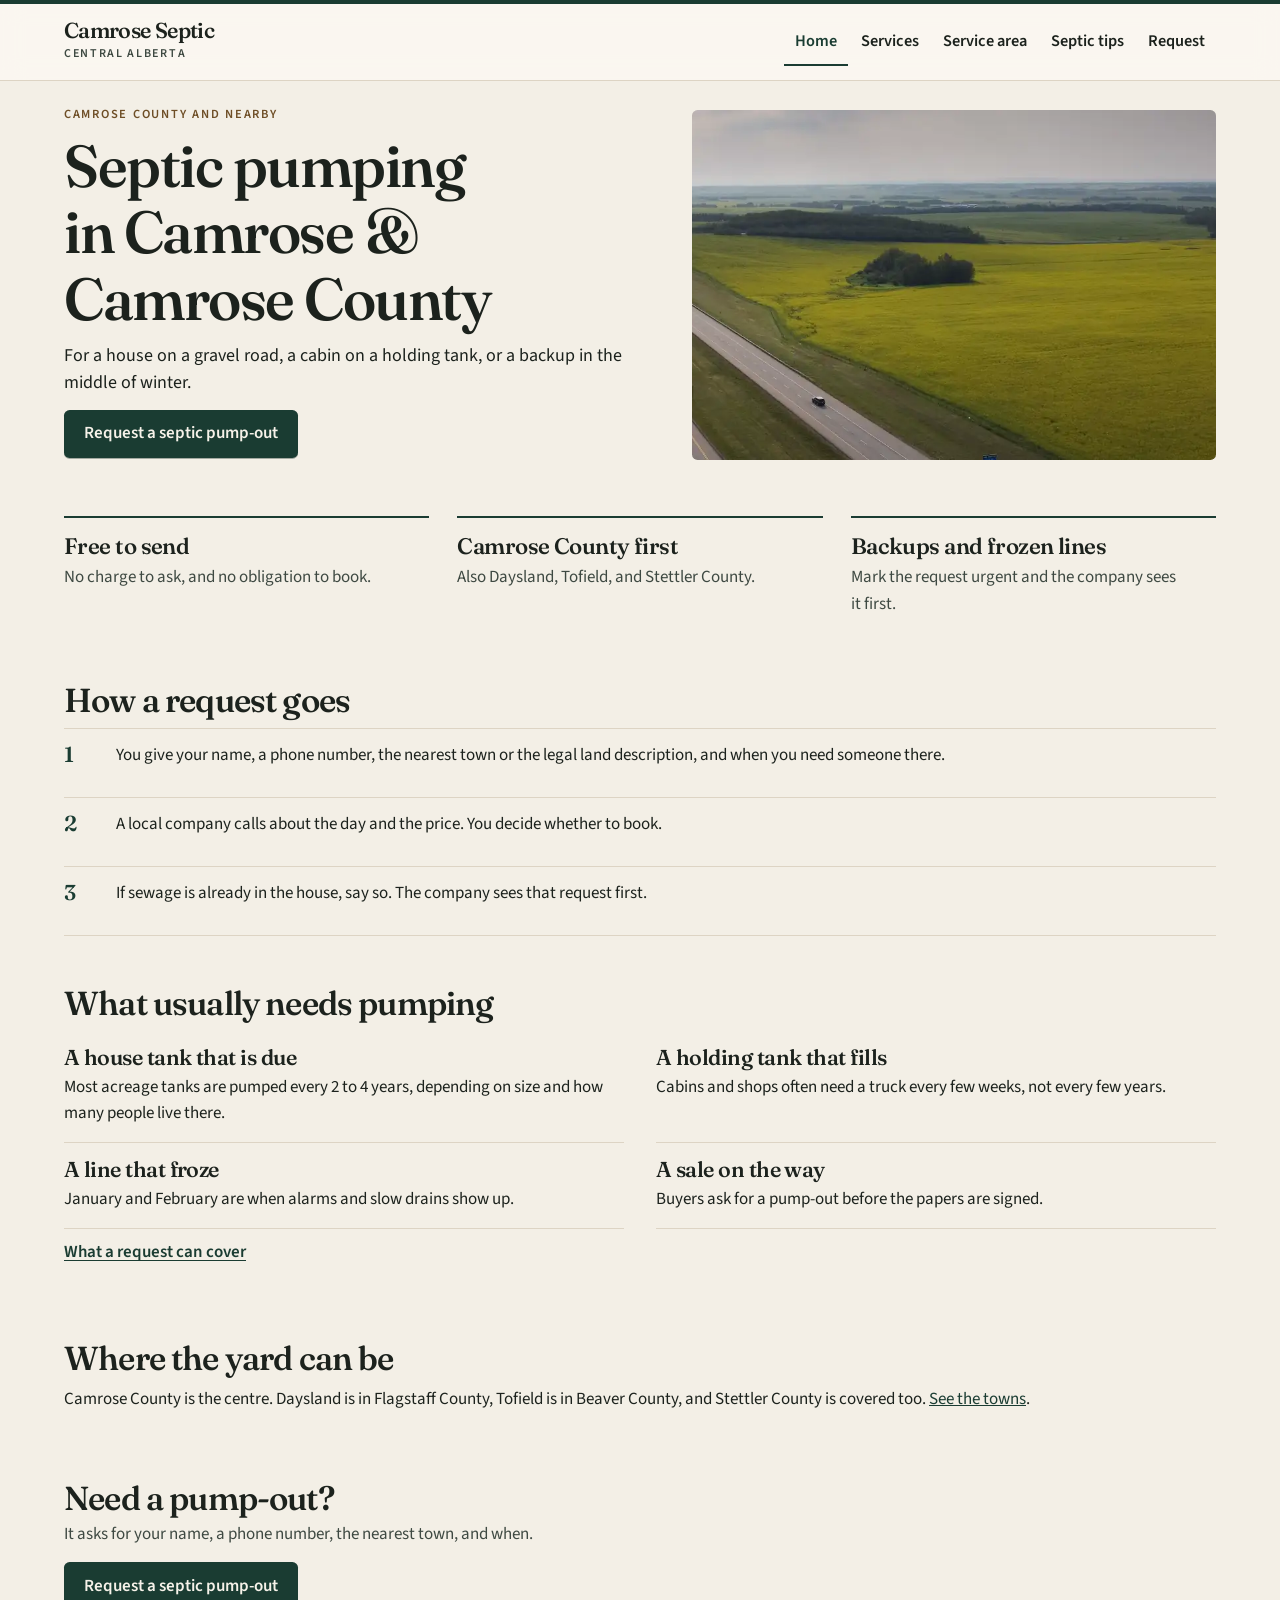
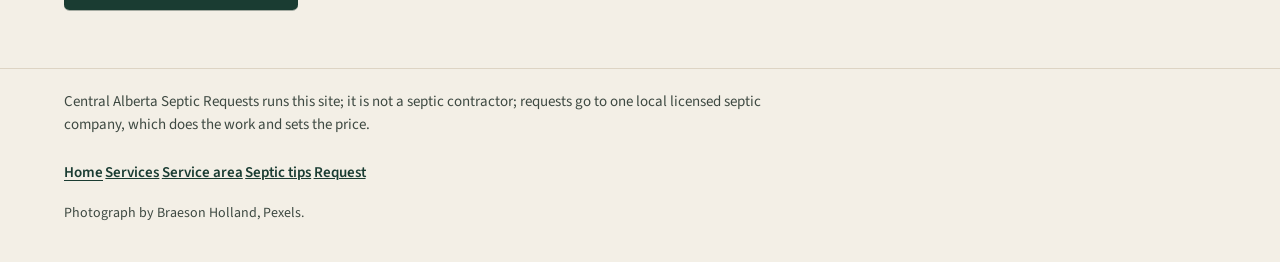
==== commit 5f8d1426: "Put Stettler County south of Camrose on the service-area map. Beaver County sits northeast and Flags" ====
--- a/index.html
+++ b/index.html
@@ -14,7 +14,7 @@
 <meta property="og:image" content="https://camroseseptic.ca/images/og.jpg">
 <meta property="og:image:width" content="1200">
 <meta property="og:image:height" content="630">
-<meta property="og:image:alt" content="Canola and an aspen bluff beside the highway near Sylvan Lake, Alberta.">
+<meta property="og:image:alt" content="Canola fields in central Alberta.">
 <meta property="og:locale" content="en_CA">
 <meta name="twitter:card" content="summary_large_image">
 <meta name="twitter:image" content="https://camroseseptic.ca/images/og.jpg">
@@ -97,7 +97,7 @@
         <a class="btn" href="/request/">Request a septic pump-out</a>
       </div>
       <figure class="hero-photo">
-        <img src="/images/canola-aspen-800.webp" srcset="/images/canola-aspen-480.webp 480w, /images/canola-aspen-800.webp 800w, /images/canola-aspen-1280.webp 1280w" sizes="(min-width: 800px) 46vw, 100vw" alt="Canola and an aspen bluff beside the highway near Sylvan Lake, Alberta." width="1280" height="846" decoding="async" fetchpriority="high">
+        <img src="/images/canola-aspen-800.webp" srcset="/images/canola-aspen-480.webp 480w, /images/canola-aspen-800.webp 800w, /images/canola-aspen-1280.webp 1280w" sizes="(min-width: 800px) 46vw, 100vw" alt="Canola fields in central Alberta." width="1280" height="846" decoding="async" fetchpriority="high">
       </figure>
     </div>
   </section>
@@ -176,7 +176,7 @@
       <li><a href="/septic-tips/">Septic tips</a></li>
       <li><a href="/request/">Request</a></li>
     </ul>
-    <p class="credit">Photograph by Braeson Holland, Pexels. Canola near Sylvan Lake, Alberta.</p>
+    <p class="credit">Photograph by Braeson Holland, Pexels.</p>
   </div>
 </footer>
 <script src="/site.js"></script>
--- a/style.css
+++ b/style.css
@@ -416,8 +416,16 @@
 .county-map {
   display: grid;
   grid-template-columns: 1fr 1fr;
+  grid-template-areas:
+    ". beaver"
+    "camrose ."
+    "stettler flagstaff";
   gap: 0.65rem;
 }
+.place-beaver { grid-area: beaver; }
+.place-camrose { grid-area: camrose; }
+.place-stettler { grid-area: stettler; }
+.place-flagstaff { grid-area: flagstaff; }
 .place {
   border: 1.5px solid var(--spruce);
   border-radius: 0.4rem;
